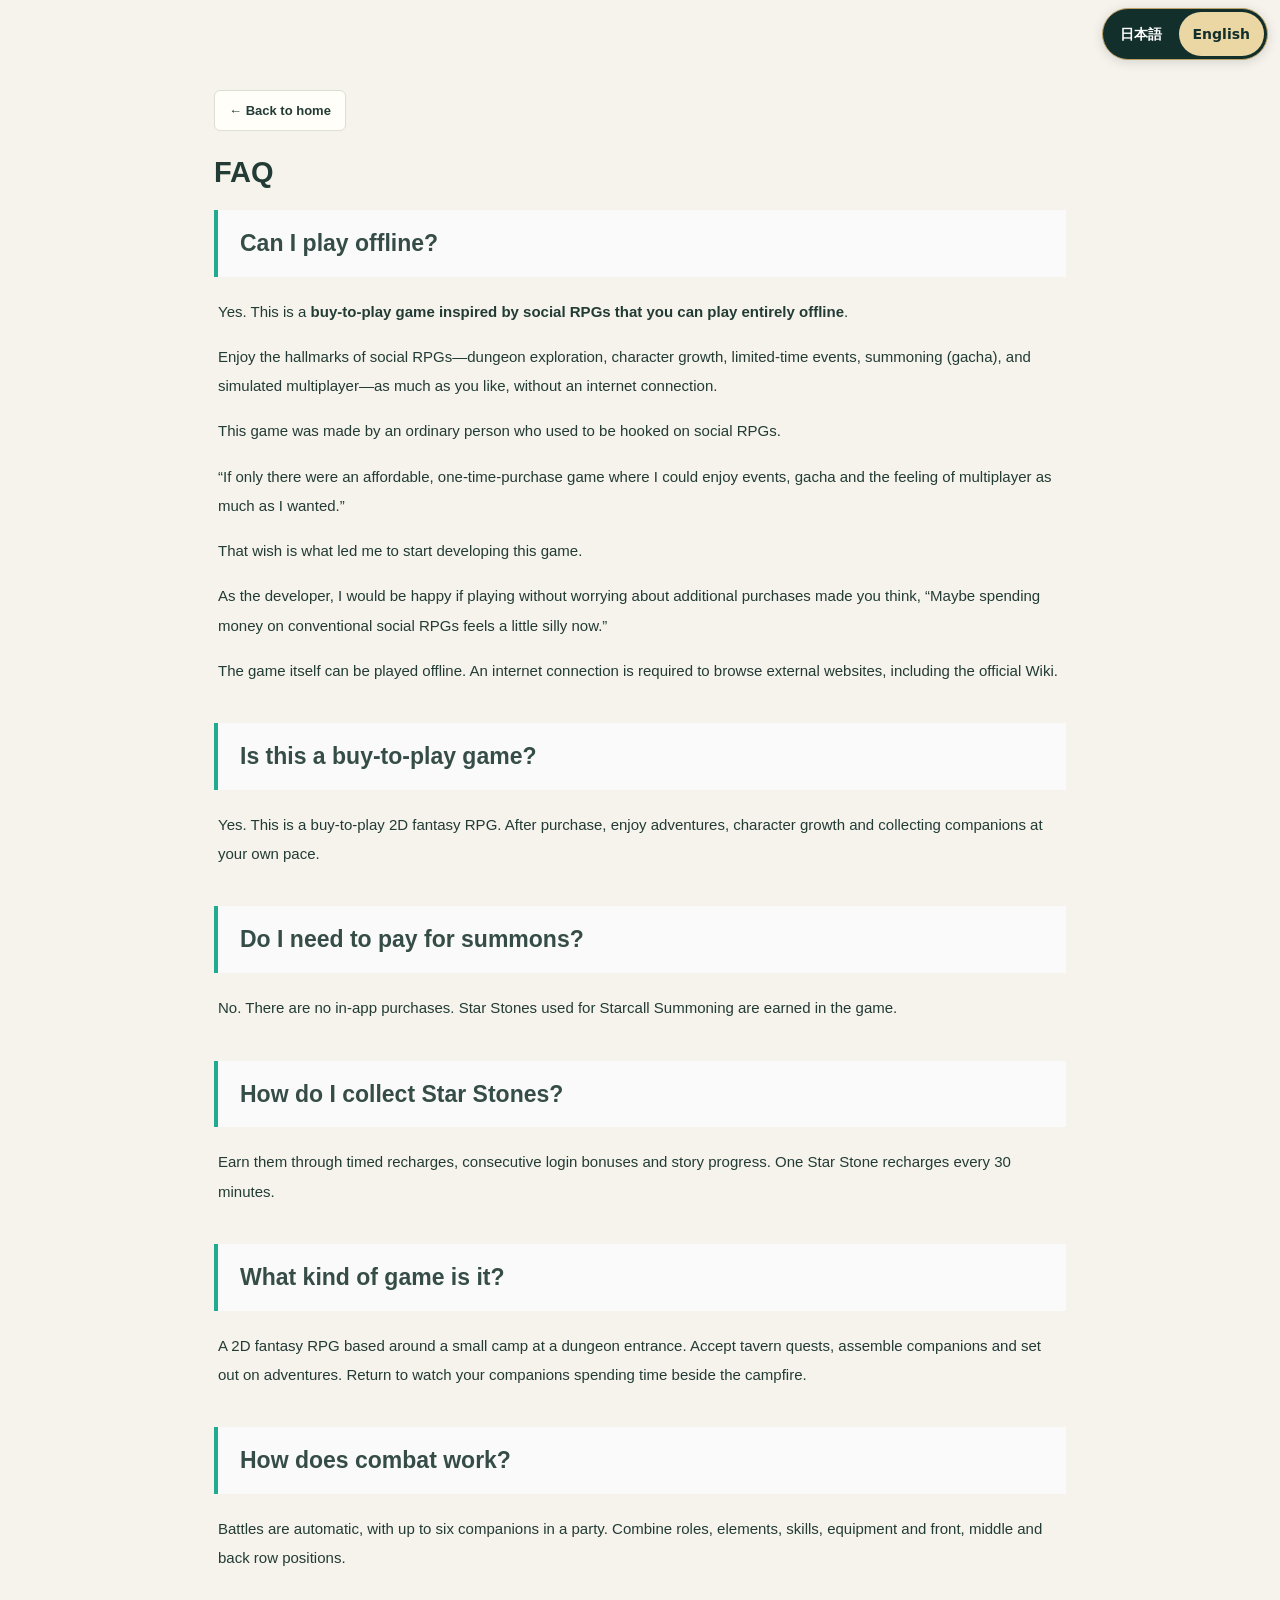
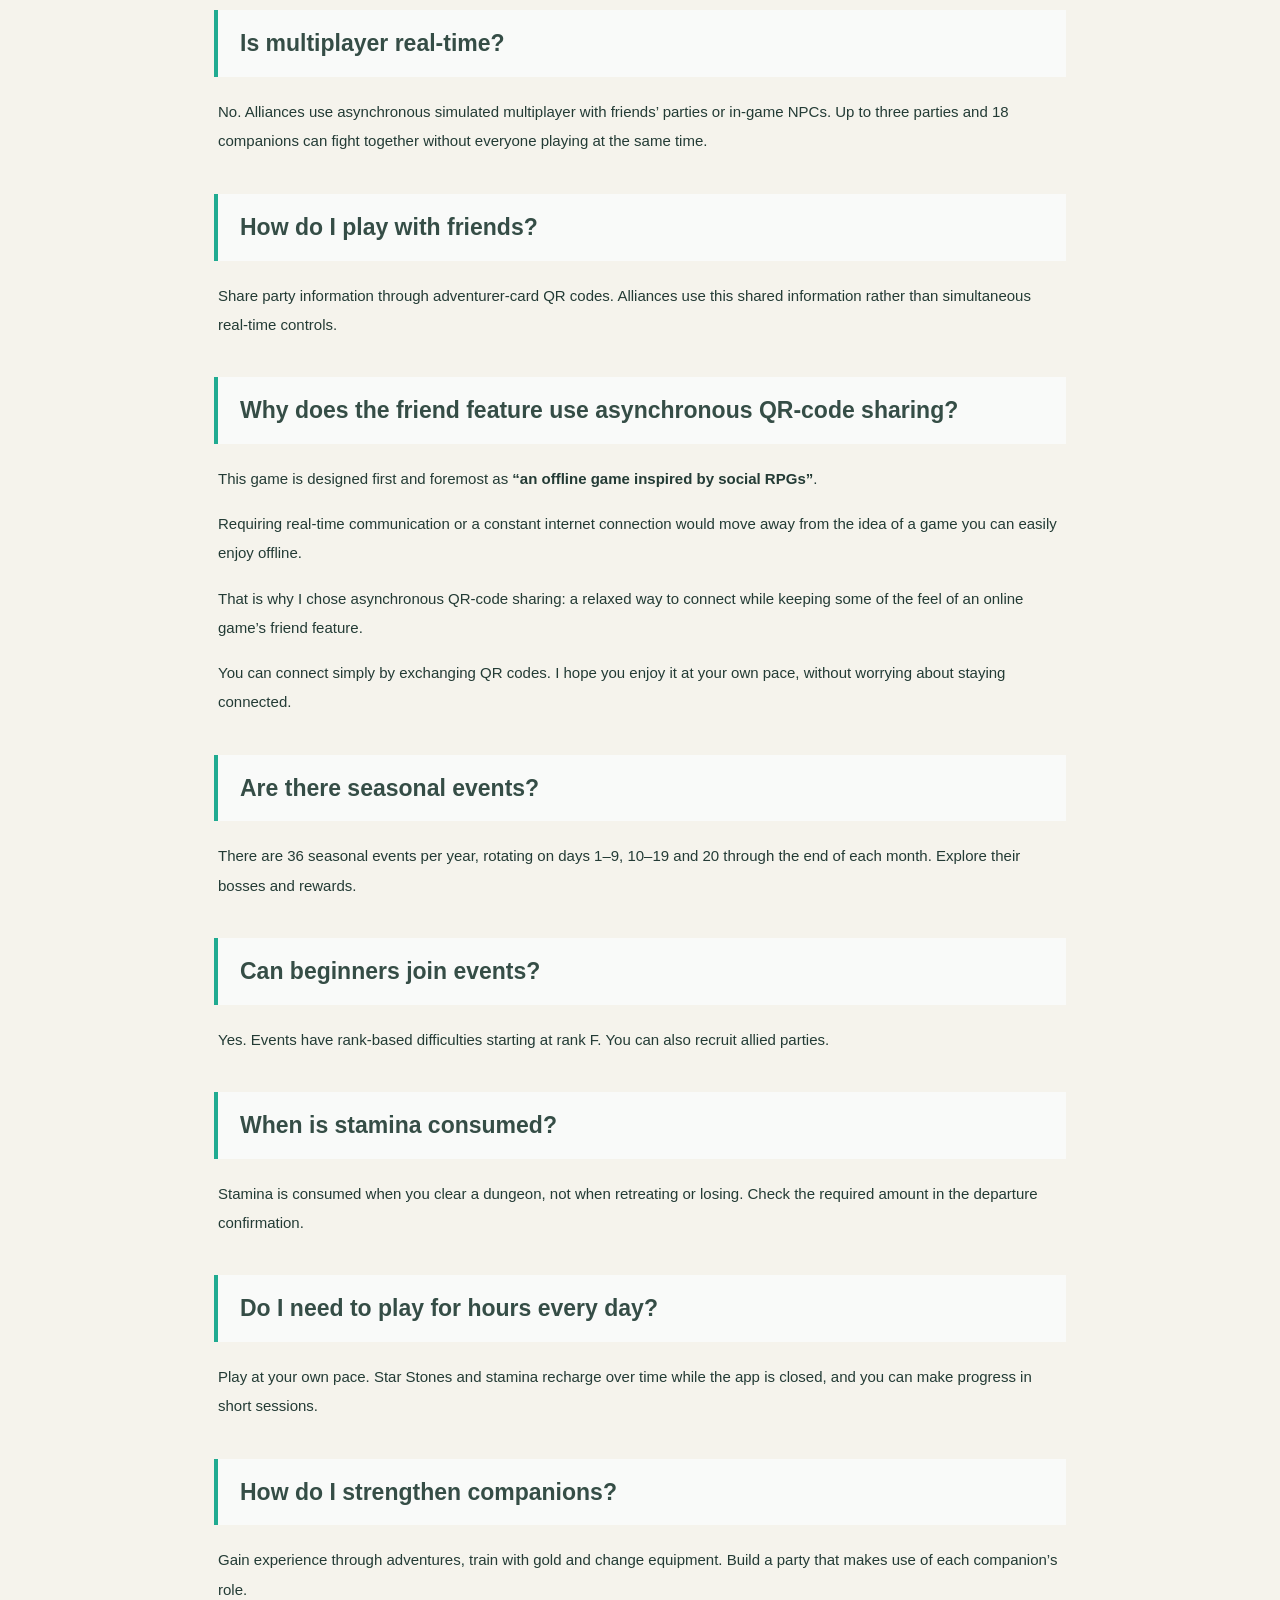
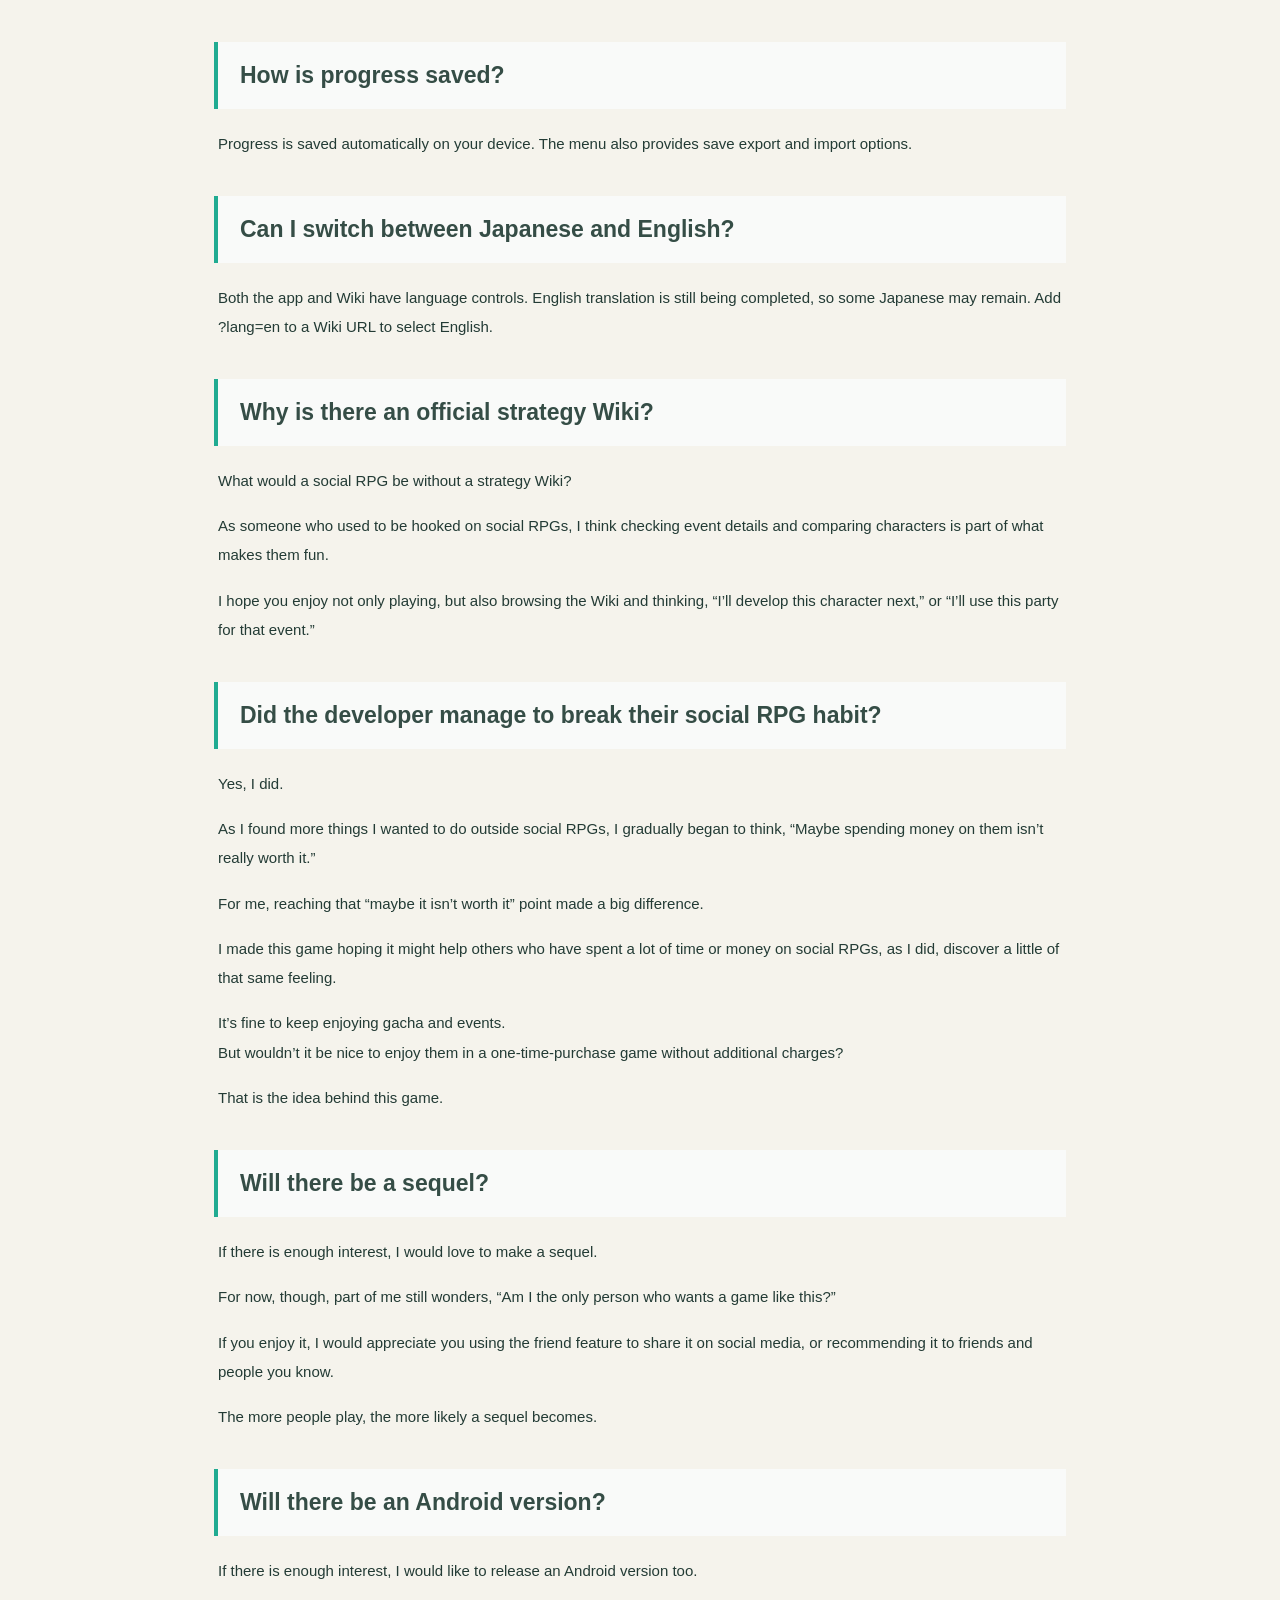
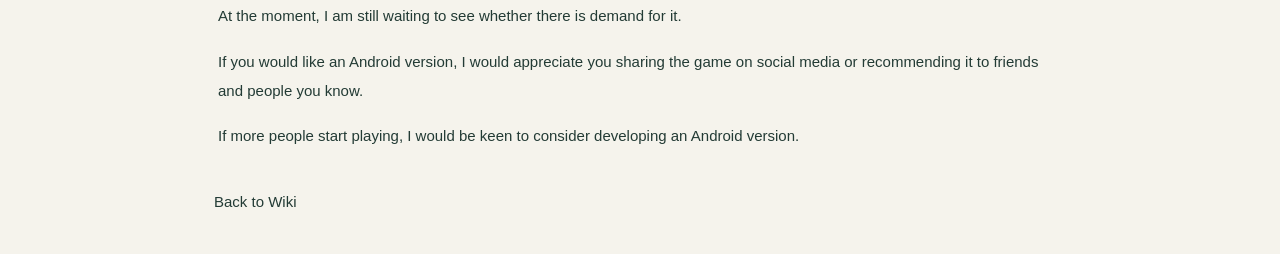
==== faq.html @ 72511602 "Translate cooldowns and effect value templates" ====
<!doctype html><html lang="ja"><head><meta charset="utf-8"><meta name="viewport" content="width=device-width, initial-scale=1"><title>買い切り・課金なし・オフラインRPGのよくある質問 | ダンジョンキャンプ</title><meta name="description" content="ダンジョンの入口でキャンプでもしようよ。の公式FAQ。買い切り、アプリ内課金なしの召喚、オフライン、共闘、季節イベント、育成、セーブについて解説。"><link rel="canonical" href="https://makiabe.github.io/dungeon-camp-wiki/faq.html"><link rel="icon" href="favicon.png"><link rel="stylesheet" href="style.css?v=59d779002b55"><script defer src="locale-en.js?v=9e97e502d805"></script><script defer src="locale.js?v=903f96ccec5c"></script></head><body><main id="main" style="max-width:900px;margin:auto;padding:24px"><nav class="faq-home"><a href="index.html#home">← <span>ホームへ戻る</span></a></nav><h1>よくある質問</h1><section class="faq-item"><h2>オフラインでも遊べますか？</h2><p>はい。本作は<strong>完全オフラインで遊べる、ソシャゲ風の買い切りゲーム</strong>です。</p><p>ダンジョン攻略、仲間の育成、期間限定イベント、召喚（ガチャ）、擬似マルチなど、ソーシャルゲームらしい要素を、インターネット接続なしで好きなだけ楽しめます。</p><p>このゲームを作ったのは、元ソシャゲ中毒者だった普通の一般人です。</p><p>「できるだけ安い買い切りゲームで、イベントやガチャ、マルチプレイっぽい楽しさを好きなだけ味わえたらいいのに」</p><p>そんな思いから開発を始めました。</p><p>追加課金を気にせず遊んで、「本物のソシャゲに課金するのがちょっとバカらしくなったかも」と思ってもらえたら、開発者としてはうれしいです。</p><p>ゲーム本編はオフラインで遊べますが、公式Wikiなどの外部Webページを閲覧する場合は、インターネット接続が必要です。</p></section><section class="faq-item"><h2>本アプリは買い切りですか？</h2><p>はい、買い切り型の2DファンタジーRPGです。購入後は、自分のペースで冒険・育成・仲間集めを楽しめます。</p></section><section class="faq-item"><h2>ガチャに課金は必要ないですか？</h2><p>はい、ゲーム内課金は一切ありません。「星灯りの召喚」に使う星の石は、ゲーム内で集められます。</p></section><section class="faq-item"><h2>星の石はどうやったら手に入るの？</h2><p>時間経過によるチャージ、連続ログインボーナス、ストーリー攻略などで集められます。星の石は30分で1個チャージされます。</p></section><section class="faq-item"><h2>どんなゲームですか？</h2><p>ダンジョンの入口の小さなキャンプを拠点に、酒場で依頼を受け、仲間を編成して冒険する2DファンタジーRPGです。冒険から帰ると、焚火のそばで仲間たちが過ごす姿を楽しめます。</p></section><section class="faq-item"><h2>戦闘はどのように進みますか？</h2><p>最大6人のパーティによるオートバトルです。ロール、属性、スキル、装備、前衛・中衛・後衛の配置を組み合わせて攻略します。</p></section><section class="faq-item"><h2>マルチプレイはリアルタイムですか？</h2><p>いいえ。フレンドやゲーム内NPCのパーティと共闘するノンリアルタイム擬似マルチです。最大3パーティ・18人で挑戦でき、相手と同じ時間に操作する必要はありません。</p></section><section class="faq-item"><h2>フレンドとはどうやって遊びますか？</h2><p>冒険者カードのQRコードでパーティ情報を共有します。共有された情報を使った共闘なので、リアルタイム通信で一緒に操作する方式ではありません。</p></section><section class="faq-item"><h2>なんでフレンド機能はQRコードを使った非同期型なんですか？</h2><p>このゲームは、あくまで<strong>「ソシャゲ風のオフラインゲーム」</strong>として作っています。</p><p>リアルタイム通信や常時インターネット接続を前提にすると、「オフラインで気軽に遊べる」というコンセプトから少し離れてしまいます。</p><p>そこで、オンラインゲームのフレンド機能っぽさを残しつつ、ゆるくつながれる仕組みとして、QRコードを使った非同期型のフレンド機能を採用しました。</p><p>QRコードを交換するだけでつながれるので、通信を気にせず、自分のペースで楽しんでもらえたらと思っています。</p></section><section class="faq-item"><h2>期間限定イベントはありますか？</h2><p>年間36種類の季節イベントがあります。毎月1〜9日、10〜19日、20日〜月末の3期間で切り替わります。イベントごとにボスや戦利品を楽しめます。</p></section><section class="faq-item"><h2>低ランクでもイベントに参加できますか？</h2><p>はい。イベントにはランク別の難易度があり、Fランクから参加できます。アライアンスで仲間のパーティを募集することもできます。</p></section><section class="faq-item"><h2>スタミナはいつ消費されますか？</h2><p>ダンジョンをクリアしたときに消費します。撤退や敗北では消費しません。出発前の確認画面で必要なスタミナを確認できます。</p></section><section class="faq-item"><h2>毎日長時間遊ばないといけませんか？</h2><p>自分のペースで遊べます。アプリを閉じている間も星の石やスタミナが時間経過で回復し、短い時間でも冒険や育成を進められます。</p></section><section class="faq-item"><h2>仲間はどうやって強くしますか？</h2><p>冒険で経験値を集めるほか、Gを使った訓練や装備の変更で強化できます。キャラクターごとの役割に合う編成も攻略のポイントです。</p></section><section class="faq-item"><h2>セーブはどうなっていますか？</h2><p>進行状況は端末に自動保存されます。メニューにはセーブデータの書き出し・読み込み機能もあります。</p></section><section class="faq-item"><h2>日本語と英語を切り替えられますか？</h2><p>アプリとWikiに言語切替があります。英語訳は整備中のため、一部に日本語が残る場合があります。WikiはURLの ?lang=en でも英語を指定できます。</p></section><section class="faq-item"><h2>なんで公式の攻略Wikiがあるんですか？</h2><p>ソシャゲといったら、やっぱり攻略Wikiでしょう。</p><p>元ソシャゲ中毒者としては、イベント情報をチェックしたり、キャラクターの性能を見比べたりする時間も、ソシャゲの醍醐味のひとつだと思っています。</p><p>ゲームを遊ぶ時間だけでなく、Wikiを眺めながら「次はこのキャラを育てよう」「このイベントはこの編成で行こう」と考えるところまで含めて楽しんでもらえたらうれしいです。</p></section><section class="faq-item"><h2>開発者本人はソシャゲ中毒から脱却できたんですか？</h2><p>はい、脱却しました。</p><p>ソシャゲ以外にやりたいことが増えて、気がついたら「ソシャゲに課金するの、ちょっともったいないかも」と思うようになっていました。</p><p>個人的には、この「もったいないかも」と思えるようになることが、かなり大きかった気がします。</p><p>このゲームも、自分と同じようにソシャゲへたくさん時間やお金を使っていた方が、少しでもそう感じるきっかけになればと思って開発しました。</p><p>ガチャやイベントを楽しみたい気持ちは、そのままでいい。<br>でも、それを追加課金なしの買い切りゲームでも楽しめたらいいよね。</p><p>そんな考えで作っています。</p></section><section class="faq-item"><h2>続編は出ますか？</h2><p>反響があれば、ぜひ続編も作りたいと思っています。</p><p>ただ、現時点では「これ、もしかして開発者本人にしか需要がないのでは……？」と少し思っていたりもします。</p><p>もし楽しんでもらえたら、フレンド機能を活用してSNSで紹介したり、お友達や知り合いにおすすめしてもらえるとうれしいです。</p><p>遊んでくれる方が増えれば、続編を作れる可能性も高くなります。</p></section><section class="faq-item"><h2>Android版は出ますか？</h2><p>反響があれば、Android版もリリースしたいと考えています。</p><p>ただ、こちらも現時点では「本当に需要があるのだろうか……」と様子を見ている段階です。</p><p>もしAndroid版を希望していただける場合は、SNSなどで作品を紹介してもらえたり、お友達や知り合いにおすすめしてもらえるとうれしいです。</p><p>遊んでくれる方が増えれば、Android版の開発も前向きに検討したいと思っています。</p></section><p><a href="index.html">Wikiへ戻る</a></p></main></body></html>
---- style.css ----
:root{--ink:#233b35;--muted:#667871;--paper:#f5f3ec;--green:#173f35;--gold:#b58439;--line:#dedfd3}*{box-sizing:border-box}body{margin:0;background:var(--paper);color:var(--ink);font:15px/1.8 -apple-system,BlinkMacSystemFont,'Hiragino Kaku Gothic ProN','Yu Gothic',sans-serif}a{color:inherit;text-decoration:none}a:hover{color:#976221}button,input,select{font:inherit}button,select{cursor:pointer}button:disabled{cursor:default}a:focus-visible,button:focus-visible,input:focus-visible,select:focus-visible{outline:3px solid #bd833a;outline-offset:3px}.top{background:#fffef9;border-bottom:1px solid var(--line);padding:20px max(24px,calc((100% - 1380px)/2));display:flex;align-items:center;gap:40px}.brand{display:flex;align-items:center;gap:12px;white-space:nowrap;font:700 23px Georgia,serif;letter-spacing:.07em}.brandmark{font-size:36px;color:var(--gold)}.brand small{display:block;font:10px/2 sans-serif;letter-spacing:.21em;color:var(--muted)}#searchform{display:flex;max-width:430px;flex:1;margin-left:auto;border:1px solid var(--line);border-radius:6px;background:#f6f6ef}input{min-width:0}#searchform input{width:100%;border:0;padding:10px 14px;background:transparent}#searchform button{border:0;background:transparent;font-size:24px;padding:0 12px}.edition{font-size:10px;line-height:1.7;letter-spacing:.12em;color:var(--muted)}.shell{display:grid;grid-template-columns:206px minmax(0,1fr);gap:40px;max-width:1380px;margin:auto;padding:32px 24px 64px}aside{border-right:1px solid var(--line);padding-right:22px}.navlabel,.eyebrow{font-size:11px;text-transform:uppercase;letter-spacing:.18em;font-weight:700;color:var(--gold)}nav{display:grid;gap:3px}nav a{display:block;padding:8px 11px;font-size:13px;border-radius:4px}nav a[aria-current]{background:var(--green);color:#fff}.aside-note{border-top:1px solid var(--line);margin-top:28px;padding-top:22px;font:16px/1.9 Georgia,serif}.aside-note span{display:block;font:11px/1.8 sans-serif;color:var(--muted);margin-top:14px}main{min-width:0}h1,h2,h3,p{margin-top:0}h1{font-size:29px;line-height:1.5;margin-bottom:15px}h2{font-size:21px;line-height:1.5}h3{font-size:17px;line-height:1.6}.muted,.note{color:var(--muted);font-size:13px}.crumb{font-size:12px;color:var(--muted);margin-bottom:19px}.hero{position:relative;border-radius:10px;overflow:hidden;background:#143c35;min-height:330px;color:white;display:flex;align-items:end}.hero>img{position:absolute;width:100%;height:100%;object-fit:cover}.hero:after{content:'';position:absolute;inset:0;background:linear-gradient(90deg,rgba(6,24,26,.91),rgba(8,24,28,.52) 60%,rgba(8,24,28,.07))}.hero-copy{position:relative;z-index:1;max-width:610px;padding:35px}.hero h1{font-size:34px;letter-spacing:.05em}.hero p{color:#e3eadd;font-size:14px}.hero .eyebrow{color:#f4ce80}.button{display:inline-block;background:var(--green);color:white;padding:10px 20px;border:0;border-radius:5px;font-size:13px;font-weight:600}.button:hover{background:#285749;color:white}.hero .button{background:#f1d79a;color:#213c32}.section-title{display:flex;align-items:baseline;justify-content:space-between;gap:15px;margin:30px 0 15px;border-bottom:1px solid var(--line);padding-bottom:9px}.section-title h2{margin:0}.section-title a{font-size:12px;color:var(--muted)}.today{display:grid;grid-template-columns:repeat(3,1fr);background:#fffef9;border:1px solid var(--line);border-radius:7px;margin:20px 0;padding:15px 0}.today>div{padding:0 20px;border-right:1px solid var(--line)}.today>div:last-child{border:0}.today small{display:block;color:var(--muted);font-size:11px}.today b{display:block;font-size:14px}.grid{display:grid;grid-template-columns:repeat(auto-fill,minmax(190px,1fr));gap:16px}.grid.wide{grid-template-columns:repeat(auto-fill,minmax(265px,1fr))}.card{background:#fffef9;border:1px solid var(--line);border-radius:7px;overflow:hidden;transition:transform .15s,border-color .15s;min-width:0}.card:hover{transform:translateY(-2px);border-color:#a1ad98}.card-body{padding:17px}.card h3{margin:0 0 8px}.card p{font-size:13px;color:var(--muted);margin:7px 0}.card-image{display:block;width:100%;aspect-ratio:16/9;object-fit:cover}.badge{display:inline-block;border:1px solid #d4daca;background:#f2f4e9;border-radius:3px;padding:1px 7px;font-size:10px;letter-spacing:.04em;margin:0 4px 5px 0}.badge.live{background:#214c3f;color:white;border-color:#214c3f}.stars{color:#ae7b2b;letter-spacing:.08em}.portrait{display:block;width:192px;height:192px;background-image:url('portraits.webp?v=75a51ea0e859');background-size:2304px 2304px;flex-shrink:0;margin:auto;image-rendering:auto}.portrait-wrap{background:radial-gradient(ellipse at 50% 90%,#d5dfcc,transparent 62%),linear-gradient(#edf1e6,#faf8f0);border-bottom:1px solid #e5e7db;position:relative}.portrait-wrap:after{content:'';position:absolute;bottom:8px;width:50%;height:1px;background:#c8d1bb;left:25%}.character-card .card-body{text-align:center}.character-card h3{margin-bottom:3px}.filterbar{display:flex;flex-wrap:wrap;gap:10px;padding:15px;background:#eceee4;border:1px solid var(--line);border-radius:7px;margin:20px 0}.filterbar input,.filterbar select{border:1px solid #cdd4c5;border-radius:4px;padding:8px 10px;background:white;max-width:100%}.filterbar input{flex:1;min-width:160px}.count{font-size:12px;color:var(--muted);margin:8px 0 15px}.detail-hero{background:#fffef9;display:grid;grid-template-columns:260px minmax(0,1fr);border:1px solid var(--line);border-radius:8px;overflow:hidden;margin-bottom:24px}.detail-hero .portrait-wrap{display:flex;align-items:center;justify-content:center}.detail-hero .portrait{transform:scale(1.2)}.detail-hero .body{padding:30px}.panel{background:#fffef9;border:1px solid var(--line);border-radius:7px;padding:22px;margin:18px 0}.panel h3{margin-bottom:8px}.stat-grid{display:grid;grid-template-columns:repeat(3,1fr);gap:10px;margin:18px 0}.stat{background:#eff1e8;padding:12px;border-radius:5px}.stat small{display:block;color:var(--muted)}.stat b{font-size:20px}.art-full{width:100%;display:block;border-radius:8px;aspect-ratio:16/9;object-fit:cover}.table-wrap{overflow:auto;border:1px solid var(--line);border-radius:6px;margin:15px 0}table{border-collapse:collapse;width:100%;background:#fffef9;font-size:13px;text-align:left}th{background:#e9eee1;white-space:nowrap}td,th{padding:11px 14px;border-bottom:1px solid var(--line)}td a{color:#366857;text-decoration:underline;text-underline-offset:3px}tr:last-child td{border-bottom:0}.prose{max-width:820px}.prose p{line-height:2}.prose li{margin:10px 0}.split{display:grid;grid-template-columns:1fr 1fr;gap:20px}.linklist{display:grid;gap:9px}.linklist a{display:block;background:#fffef9;border:1px solid var(--line);border-radius:5px;padding:12px 16px}.linklist a:after{content:' →';float:right;color:var(--gold)}.empty{padding:40px;text-align:center;background:white;border:1px dashed var(--line)}footer{border-top:1px solid var(--line);padding:25px;text-align:center;color:var(--muted);font-size:12px}footer span{display:block;margin:6px}.sr{position:absolute;width:1px;height:1px;overflow:hidden;clip-path:inset(50%)}.skip{position:fixed;top:-100px}.skip:focus{top:0;background:white;z-index:10;padding:10px}.highlight{border-left:4px solid var(--gold);background:#f0ead8;padding:14px 18px;margin:18px 0}.tiny{font-size:11px}.element-Fire{color:#b84834}.element-Water{color:#237ca0}.element-Wind{color:#498459}.element-Light{color:#ae8226}.element-Dark{color:#7c599a}.month{font:600 12px sans-serif;color:var(--gold)}
@media(max-width:850px){.top{padding:16px 20px;gap:15px;flex-wrap:wrap}.brand{font-size:19px}.edition{display:none}#searchform{max-width:none}.shell{grid-template-columns:minmax(0,1fr);padding:15px 18px 40px;gap:20px}aside{padding:0;border:0;min-width:0}nav{display:flex;overflow:auto;padding-bottom:8px}nav a{white-space:nowrap;background:#e9ede2}.navlabel,.aside-note{display:none}.hero{min-height:310px}.hero-copy{padding:25px}.hero h1{font-size:28px}.grid{grid-template-columns:repeat(auto-fill,minmax(155px,1fr))}.portrait{transform:scale(.85);margin-top:-10px;margin-bottom:-10px}.portrait-wrap{overflow:hidden}.today{grid-template-columns:1fr}.today>div{border:0;padding:8px 18px}.split{grid-template-columns:1fr}.detail-hero{grid-template-columns:1fr}.detail-hero .portrait-wrap{min-height:220px}.detail-hero .body{padding:20px}h1{font-size:25px}.hero:after{background:linear-gradient(90deg,#081d20e8,#081d2077)}.filterbar select{flex:1}.top #searchform{flex-basis:100%}.stat-grid{gap:6px}.stat b{font-size:17px}}@media(prefers-reduced-motion:reduce){*{transition:none!important}}

/* Keep language selection reachable on every page, including narrow screens. */
.language-switch{position:fixed;top:max(.5rem,env(safe-area-inset-top));right:max(.75rem,env(safe-area-inset-right));z-index:1000;display:flex;background:#122f2b;border:1px solid #bca167;border-radius:999px;padding:3px;box-shadow:0 2px 12px #0002}
.language-switch a{display:flex;align-items:center;justify-content:center;min-height:44px;padding:0 14px;color:#fff;text-decoration:none;font:600 .875rem/1.2 system-ui;border-radius:999px}
.language-switch a[aria-current=true]{background:#ead7a4;color:#122f2b}.language-switch a:focus-visible{outline:3px solid #f1bc45;outline-offset:2px}
body{padding-top:66px}html{scroll-padding-top:76px}html[lang=en] .brand{line-height:1.3}html[lang=en] h1{overflow-wrap:anywhere}
@media(max-width:480px){.language-switch{right:.5rem}.language-switch a{padding:0 12px}}

/* FAQ: separate questions from long-form answers. */
.faq-item{margin:0 0 38px}
.faq-item>h2{margin:0 0 20px;padding:15px 22px;border:0;border-left:4px solid #20ab91;background:#f9faf9;color:#354d46;font-size:clamp(18px,2vw,23px);font-weight:700;line-height:1.6;overflow-wrap:anywhere}
.faq-item>p{margin:0 0 16px;padding:0 4px;line-height:1.95;overflow-wrap:anywhere}
.faq-item>p:last-child{margin-bottom:0}
@media(max-width:600px){.faq-item{margin-bottom:30px}.faq-item>h2{padding:12px 15px;margin-bottom:16px}.faq-item>p{padding:0 2px}}

.faq-home{display:block;margin:0 0 20px}.faq-home a{display:inline-block;padding:8px 14px;border:1px solid var(--line);border-radius:6px;background:#fffef9;font-weight:600}
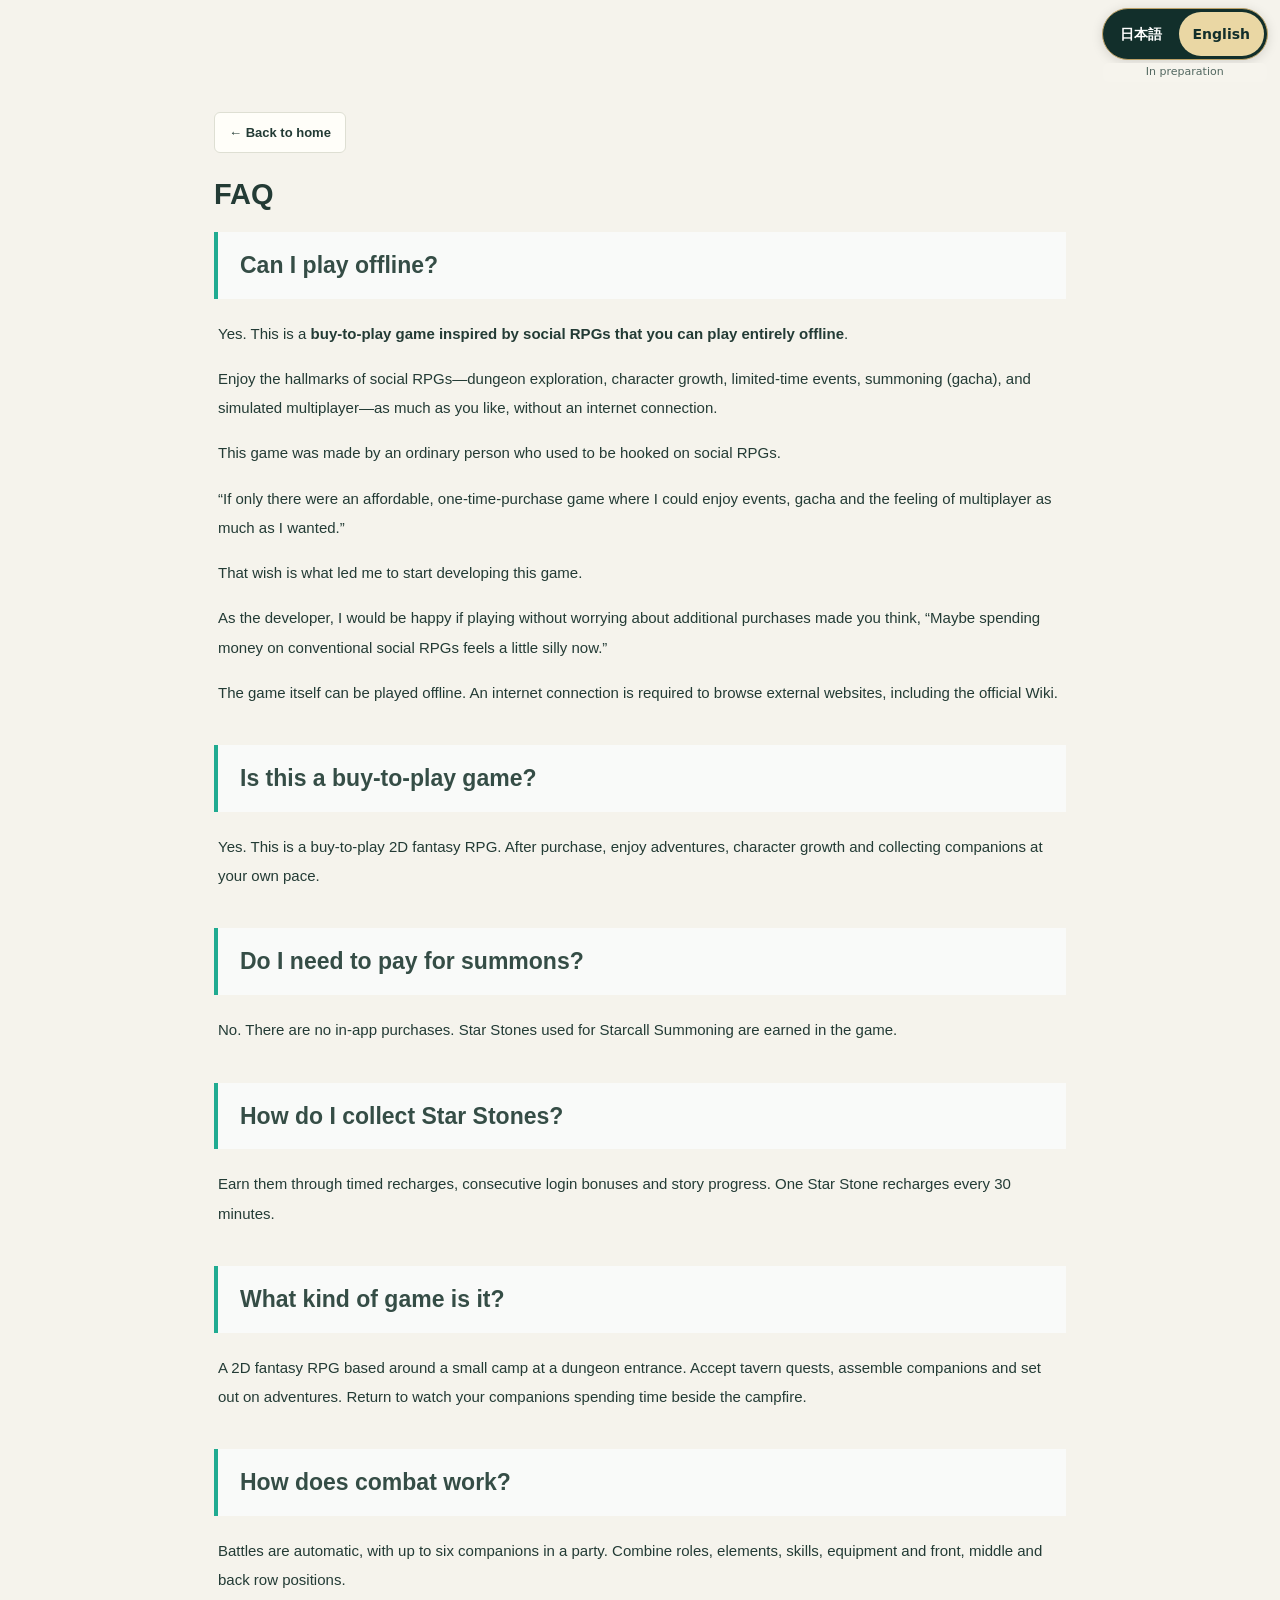
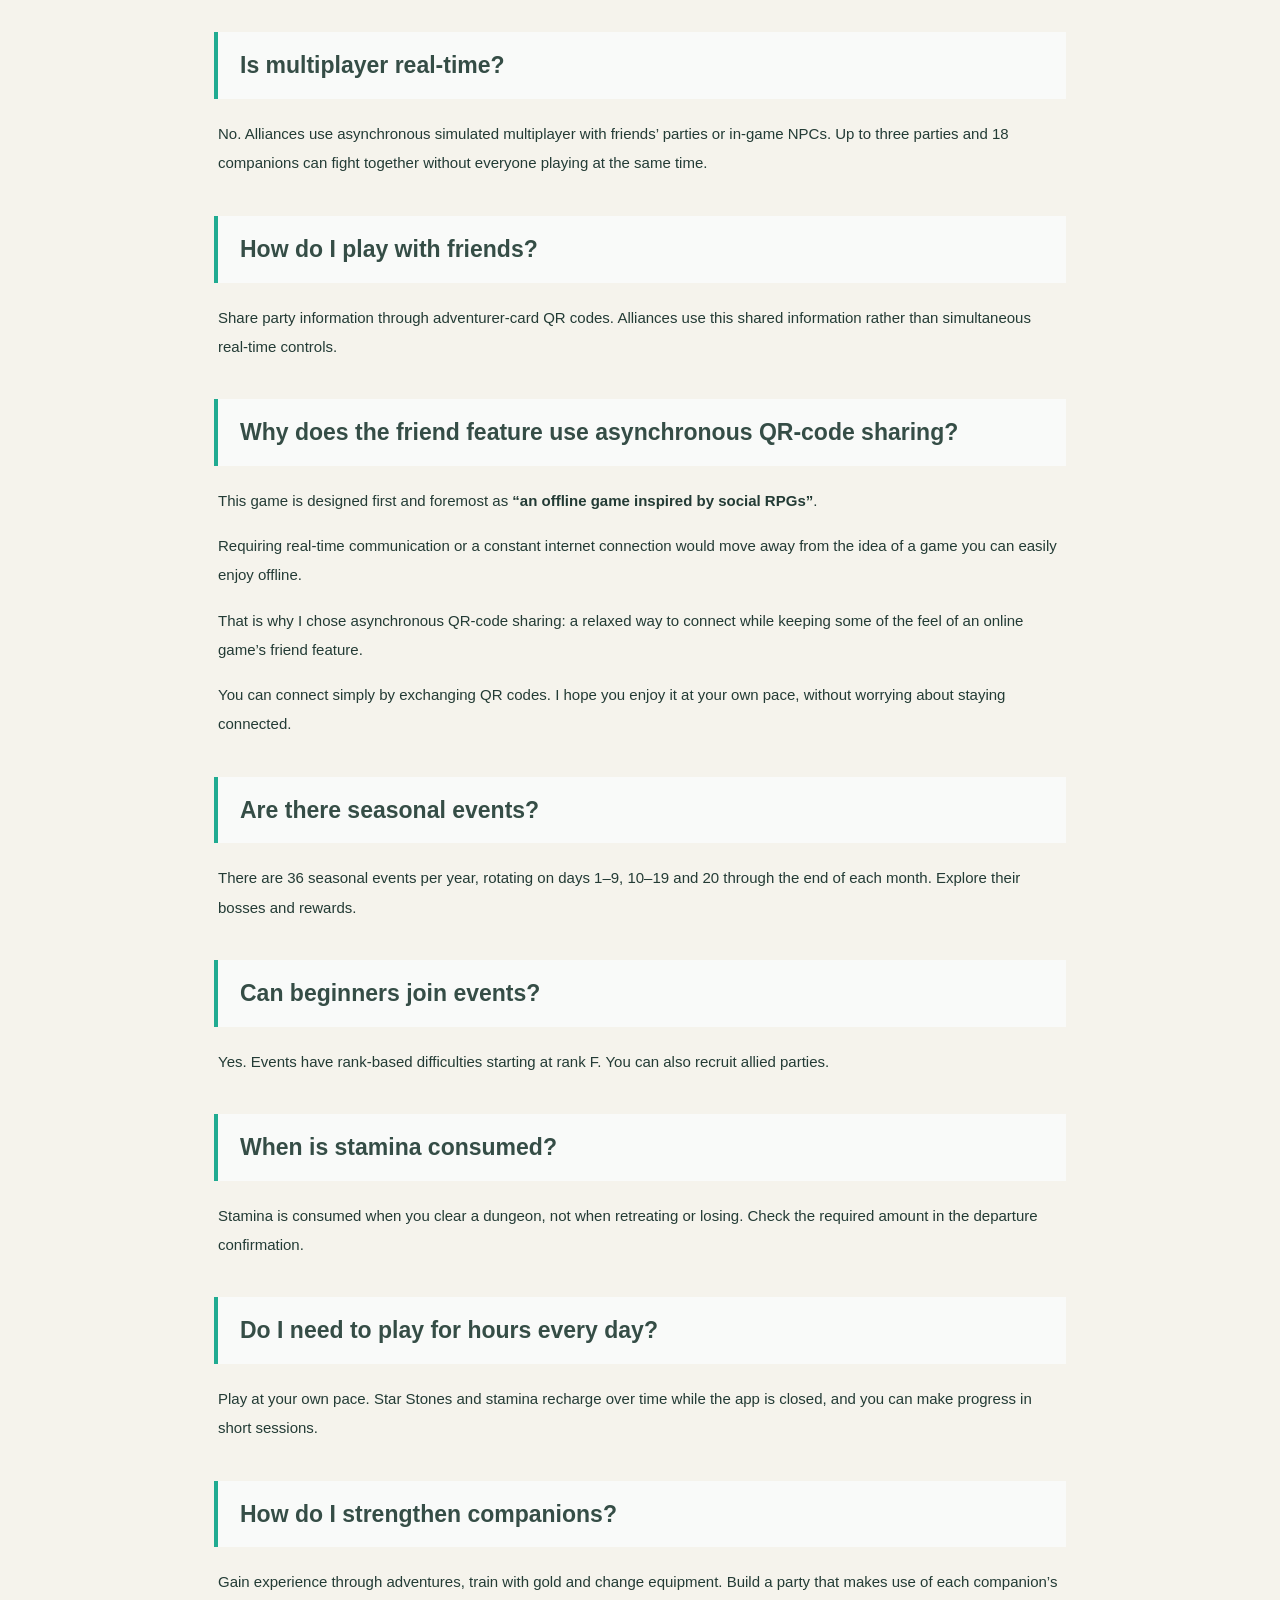
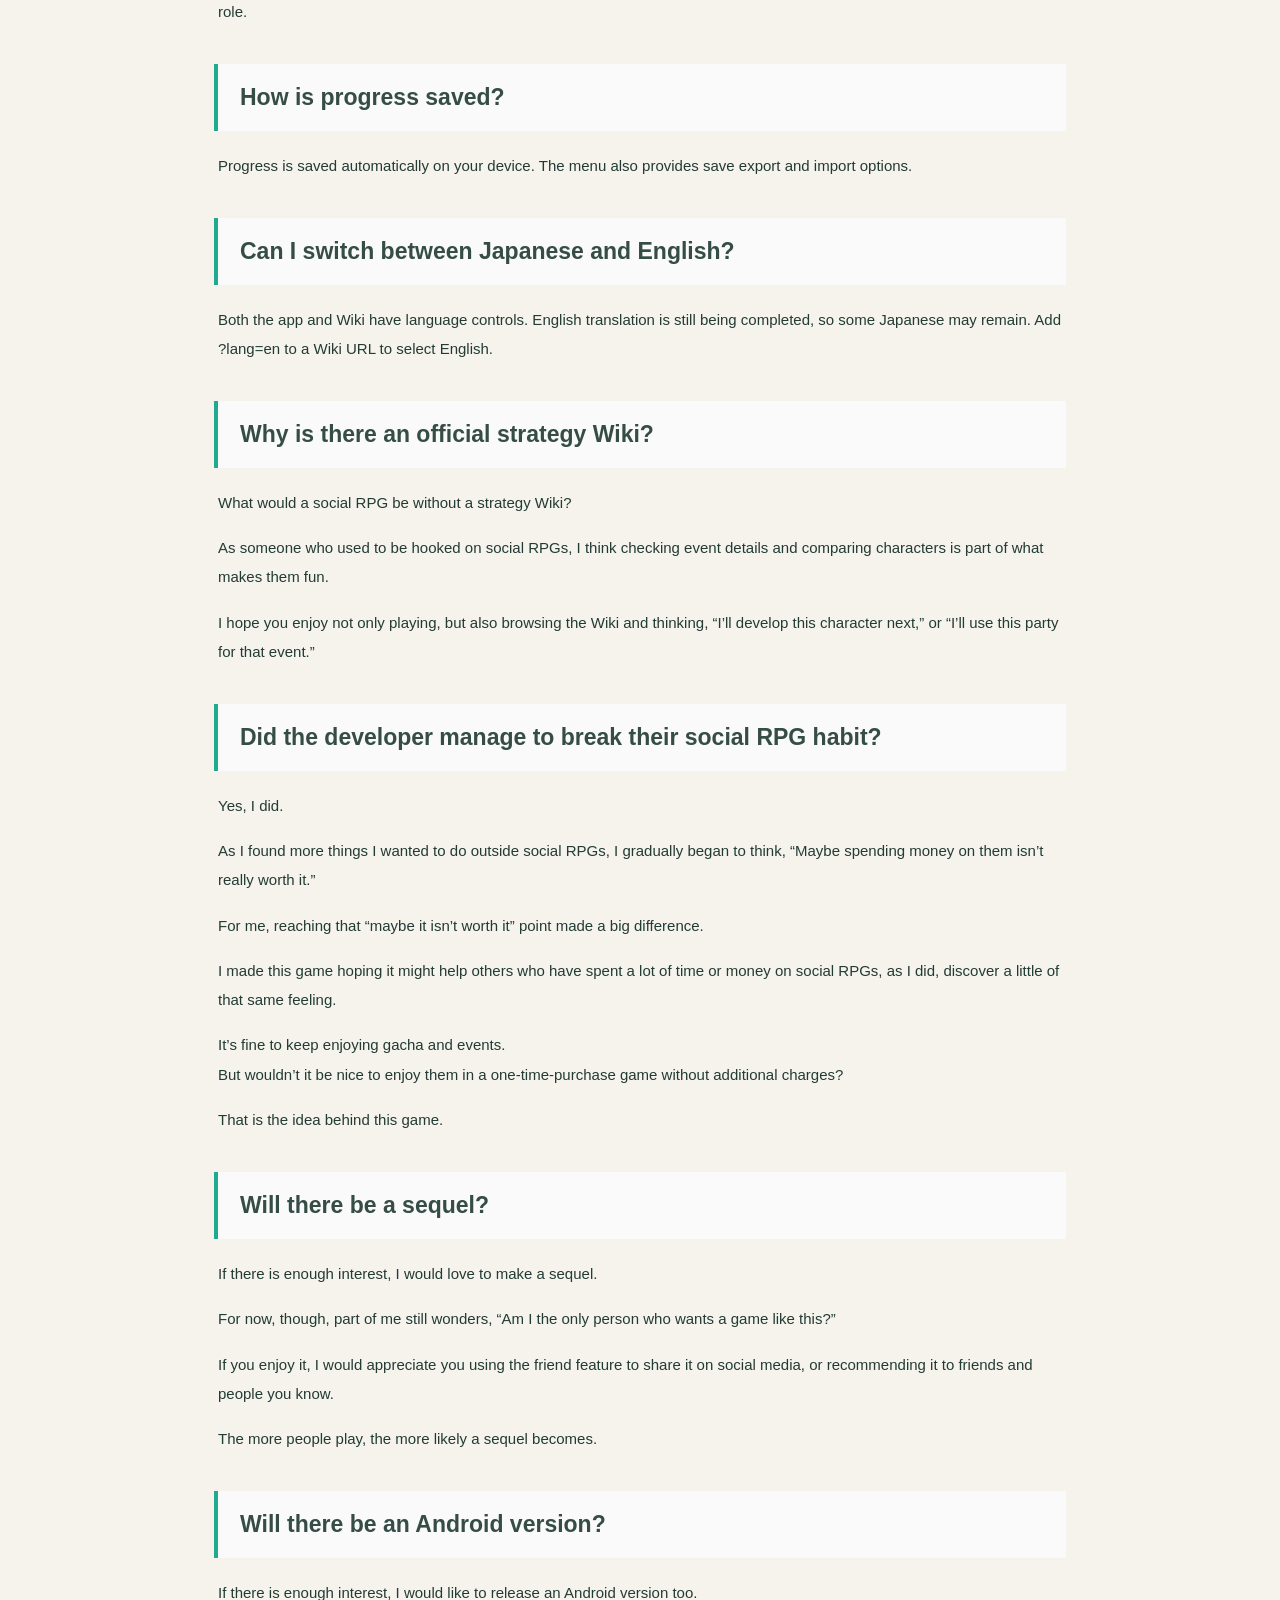
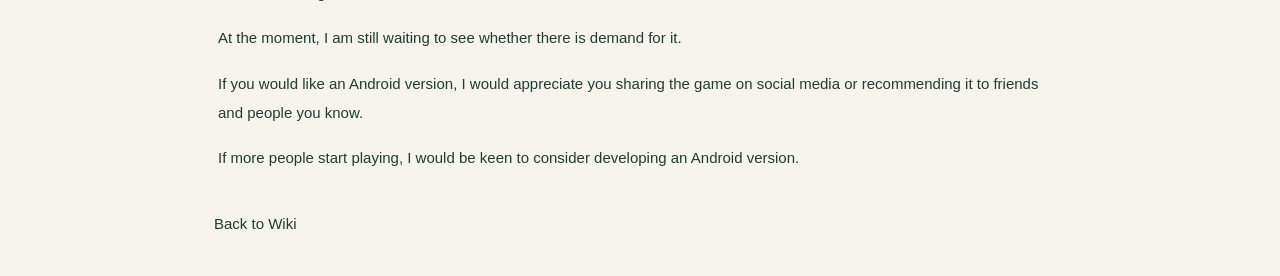
==== commit 0fd599d1: "Label translation in preparation and refine summoning introduction" ====
--- a/faq.html
+++ b/faq.html
@@ -1 +1 @@
-<!doctype html><html lang="ja"><head><meta charset="utf-8"><meta name="viewport" content="width=device-width, initial-scale=1"><title>買い切り・課金なし・オフラインRPGのよくある質問 | ダンジョンキャンプ</title><meta name="description" content="ダンジョンの入口でキャンプでもしようよ。の公式FAQ。買い切り、アプリ内課金なしの召喚、オフライン、共闘、季節イベント、育成、セーブについて解説。"><link rel="canonical" href="https://makiabe.github.io/dungeon-camp-wiki/faq.html"><link rel="icon" href="favicon.png"><link rel="stylesheet" href="style.css?v=59d779002b55"><script defer src="locale-en.js?v=9e97e502d805"></script><script defer src="locale.js?v=903f96ccec5c"></script></head><body><main id="main" style="max-width:900px;margin:auto;padding:24px"><nav class="faq-home"><a href="index.html#home">← <span>ホームへ戻る</span></a></nav><h1>よくある質問</h1><section class="faq-item"><h2>オフラインでも遊べますか？</h2><p>はい。本作は<strong>完全オフラインで遊べる、ソシャゲ風の買い切りゲーム</strong>です。</p><p>ダンジョン攻略、仲間の育成、期間限定イベント、召喚（ガチャ）、擬似マルチなど、ソーシャルゲームらしい要素を、インターネット接続なしで好きなだけ楽しめます。</p><p>このゲームを作ったのは、元ソシャゲ中毒者だった普通の一般人です。</p><p>「できるだけ安い買い切りゲームで、イベントやガチャ、マルチプレイっぽい楽しさを好きなだけ味わえたらいいのに」</p><p>そんな思いから開発を始めました。</p><p>追加課金を気にせず遊んで、「本物のソシャゲに課金するのがちょっとバカらしくなったかも」と思ってもらえたら、開発者としてはうれしいです。</p><p>ゲーム本編はオフラインで遊べますが、公式Wikiなどの外部Webページを閲覧する場合は、インターネット接続が必要です。</p></section><section class="faq-item"><h2>本アプリは買い切りですか？</h2><p>はい、買い切り型の2DファンタジーRPGです。購入後は、自分のペースで冒険・育成・仲間集めを楽しめます。</p></section><section class="faq-item"><h2>ガチャに課金は必要ないですか？</h2><p>はい、ゲーム内課金は一切ありません。「星灯りの召喚」に使う星の石は、ゲーム内で集められます。</p></section><section class="faq-item"><h2>星の石はどうやったら手に入るの？</h2><p>時間経過によるチャージ、連続ログインボーナス、ストーリー攻略などで集められます。星の石は30分で1個チャージされます。</p></section><section class="faq-item"><h2>どんなゲームですか？</h2><p>ダンジョンの入口の小さなキャンプを拠点に、酒場で依頼を受け、仲間を編成して冒険する2DファンタジーRPGです。冒険から帰ると、焚火のそばで仲間たちが過ごす姿を楽しめます。</p></section><section class="faq-item"><h2>戦闘はどのように進みますか？</h2><p>最大6人のパーティによるオートバトルです。ロール、属性、スキル、装備、前衛・中衛・後衛の配置を組み合わせて攻略します。</p></section><section class="faq-item"><h2>マルチプレイはリアルタイムですか？</h2><p>いいえ。フレンドやゲーム内NPCのパーティと共闘するノンリアルタイム擬似マルチです。最大3パーティ・18人で挑戦でき、相手と同じ時間に操作する必要はありません。</p></section><section class="faq-item"><h2>フレンドとはどうやって遊びますか？</h2><p>冒険者カードのQRコードでパーティ情報を共有します。共有された情報を使った共闘なので、リアルタイム通信で一緒に操作する方式ではありません。</p></section><section class="faq-item"><h2>なんでフレンド機能はQRコードを使った非同期型なんですか？</h2><p>このゲームは、あくまで<strong>「ソシャゲ風のオフラインゲーム」</strong>として作っています。</p><p>リアルタイム通信や常時インターネット接続を前提にすると、「オフラインで気軽に遊べる」というコンセプトから少し離れてしまいます。</p><p>そこで、オンラインゲームのフレンド機能っぽさを残しつつ、ゆるくつながれる仕組みとして、QRコードを使った非同期型のフレンド機能を採用しました。</p><p>QRコードを交換するだけでつながれるので、通信を気にせず、自分のペースで楽しんでもらえたらと思っています。</p></section><section class="faq-item"><h2>期間限定イベントはありますか？</h2><p>年間36種類の季節イベントがあります。毎月1〜9日、10〜19日、20日〜月末の3期間で切り替わります。イベントごとにボスや戦利品を楽しめます。</p></section><section class="faq-item"><h2>低ランクでもイベントに参加できますか？</h2><p>はい。イベントにはランク別の難易度があり、Fランクから参加できます。アライアンスで仲間のパーティを募集することもできます。</p></section><section class="faq-item"><h2>スタミナはいつ消費されますか？</h2><p>ダンジョンをクリアしたときに消費します。撤退や敗北では消費しません。出発前の確認画面で必要なスタミナを確認できます。</p></section><section class="faq-item"><h2>毎日長時間遊ばないといけませんか？</h2><p>自分のペースで遊べます。アプリを閉じている間も星の石やスタミナが時間経過で回復し、短い時間でも冒険や育成を進められます。</p></section><section class="faq-item"><h2>仲間はどうやって強くしますか？</h2><p>冒険で経験値を集めるほか、Gを使った訓練や装備の変更で強化できます。キャラクターごとの役割に合う編成も攻略のポイントです。</p></section><section class="faq-item"><h2>セーブはどうなっていますか？</h2><p>進行状況は端末に自動保存されます。メニューにはセーブデータの書き出し・読み込み機能もあります。</p></section><section class="faq-item"><h2>日本語と英語を切り替えられますか？</h2><p>アプリとWikiに言語切替があります。英語訳は整備中のため、一部に日本語が残る場合があります。WikiはURLの ?lang=en でも英語を指定できます。</p></section><section class="faq-item"><h2>なんで公式の攻略Wikiがあるんですか？</h2><p>ソシャゲといったら、やっぱり攻略Wikiでしょう。</p><p>元ソシャゲ中毒者としては、イベント情報をチェックしたり、キャラクターの性能を見比べたりする時間も、ソシャゲの醍醐味のひとつだと思っています。</p><p>ゲームを遊ぶ時間だけでなく、Wikiを眺めながら「次はこのキャラを育てよう」「このイベントはこの編成で行こう」と考えるところまで含めて楽しんでもらえたらうれしいです。</p></section><section class="faq-item"><h2>開発者本人はソシャゲ中毒から脱却できたんですか？</h2><p>はい、脱却しました。</p><p>ソシャゲ以外にやりたいことが増えて、気がついたら「ソシャゲに課金するの、ちょっともったいないかも」と思うようになっていました。</p><p>個人的には、この「もったいないかも」と思えるようになることが、かなり大きかった気がします。</p><p>このゲームも、自分と同じようにソシャゲへたくさん時間やお金を使っていた方が、少しでもそう感じるきっかけになればと思って開発しました。</p><p>ガチャやイベントを楽しみたい気持ちは、そのままでいい。<br>でも、それを追加課金なしの買い切りゲームでも楽しめたらいいよね。</p><p>そんな考えで作っています。</p></section><section class="faq-item"><h2>続編は出ますか？</h2><p>反響があれば、ぜひ続編も作りたいと思っています。</p><p>ただ、現時点では「これ、もしかして開発者本人にしか需要がないのでは……？」と少し思っていたりもします。</p><p>もし楽しんでもらえたら、フレンド機能を活用してSNSで紹介したり、お友達や知り合いにおすすめしてもらえるとうれしいです。</p><p>遊んでくれる方が増えれば、続編を作れる可能性も高くなります。</p></section><section class="faq-item"><h2>Android版は出ますか？</h2><p>反響があれば、Android版もリリースしたいと考えています。</p><p>ただ、こちらも現時点では「本当に需要があるのだろうか……」と様子を見ている段階です。</p><p>もしAndroid版を希望していただける場合は、SNSなどで作品を紹介してもらえたり、お友達や知り合いにおすすめしてもらえるとうれしいです。</p><p>遊んでくれる方が増えれば、Android版の開発も前向きに検討したいと思っています。</p></section><p><a href="index.html">Wikiへ戻る</a></p></main></body></html>+<!doctype html><html lang="ja"><head><meta charset="utf-8"><meta name="viewport" content="width=device-width, initial-scale=1"><title>買い切り・課金なし・オフラインRPGのよくある質問 | ダンジョンキャンプ</title><meta name="description" content="ダンジョンの入口でキャンプでもしようよ。の公式FAQ。買い切り、アプリ内課金なしの召喚、オフライン、共闘、季節イベント、育成、セーブについて解説。"><link rel="canonical" href="https://makiabe.github.io/dungeon-camp-wiki/faq.html"><link rel="icon" href="favicon.png"><link rel="stylesheet" href="style.css?v=c6127534924e"><script defer src="locale-en.js?v=a59aa7b4fcc3"></script><script defer src="locale.js?v=069a8520a526"></script></head><body><main id="main" style="max-width:900px;margin:auto;padding:24px"><nav class="faq-home"><a href="index.html#home">← <span>ホームへ戻る</span></a></nav><h1>よくある質問</h1><section class="faq-item"><h2>オフラインでも遊べますか？</h2><p>はい。本作は<strong>完全オフラインで遊べる、ソシャゲ風の買い切りゲーム</strong>です。</p><p>ダンジョン攻略、仲間の育成、期間限定イベント、召喚（ガチャ）、擬似マルチなど、ソーシャルゲームらしい要素を、インターネット接続なしで好きなだけ楽しめます。</p><p>このゲームを作ったのは、元ソシャゲ中毒者だった普通の一般人です。</p><p>「できるだけ安い買い切りゲームで、イベントやガチャ、マルチプレイっぽい楽しさを好きなだけ味わえたらいいのに」</p><p>そんな思いから開発を始めました。</p><p>追加課金を気にせず遊んで、「本物のソシャゲに課金するのがちょっとバカらしくなったかも」と思ってもらえたら、開発者としてはうれしいです。</p><p>ゲーム本編はオフラインで遊べますが、公式Wikiなどの外部Webページを閲覧する場合は、インターネット接続が必要です。</p></section><section class="faq-item"><h2>本アプリは買い切りですか？</h2><p>はい、買い切り型の2DファンタジーRPGです。購入後は、自分のペースで冒険・育成・仲間集めを楽しめます。</p></section><section class="faq-item"><h2>ガチャに課金は必要ないですか？</h2><p>はい、ゲーム内課金は一切ありません。「星灯りの召喚」に使う星の石は、ゲーム内で集められます。</p></section><section class="faq-item"><h2>星の石はどうやったら手に入るの？</h2><p>時間経過によるチャージ、連続ログインボーナス、ストーリー攻略などで集められます。星の石は30分で1個チャージされます。</p></section><section class="faq-item"><h2>どんなゲームですか？</h2><p>ダンジョンの入口の小さなキャンプを拠点に、酒場で依頼を受け、仲間を編成して冒険する2DファンタジーRPGです。冒険から帰ると、焚火のそばで仲間たちが過ごす姿を楽しめます。</p></section><section class="faq-item"><h2>戦闘はどのように進みますか？</h2><p>最大6人のパーティによるオートバトルです。ロール、属性、スキル、装備、前衛・中衛・後衛の配置を組み合わせて攻略します。</p></section><section class="faq-item"><h2>マルチプレイはリアルタイムですか？</h2><p>いいえ。フレンドやゲーム内NPCのパーティと共闘するノンリアルタイム擬似マルチです。最大3パーティ・18人で挑戦でき、相手と同じ時間に操作する必要はありません。</p></section><section class="faq-item"><h2>フレンドとはどうやって遊びますか？</h2><p>冒険者カードのQRコードでパーティ情報を共有します。共有された情報を使った共闘なので、リアルタイム通信で一緒に操作する方式ではありません。</p></section><section class="faq-item"><h2>なんでフレンド機能はQRコードを使った非同期型なんですか？</h2><p>このゲームは、あくまで<strong>「ソシャゲ風のオフラインゲーム」</strong>として作っています。</p><p>リアルタイム通信や常時インターネット接続を前提にすると、「オフラインで気軽に遊べる」というコンセプトから少し離れてしまいます。</p><p>そこで、オンラインゲームのフレンド機能っぽさを残しつつ、ゆるくつながれる仕組みとして、QRコードを使った非同期型のフレンド機能を採用しました。</p><p>QRコードを交換するだけでつながれるので、通信を気にせず、自分のペースで楽しんでもらえたらと思っています。</p></section><section class="faq-item"><h2>期間限定イベントはありますか？</h2><p>年間36種類の季節イベントがあります。毎月1〜9日、10〜19日、20日〜月末の3期間で切り替わります。イベントごとにボスや戦利品を楽しめます。</p></section><section class="faq-item"><h2>低ランクでもイベントに参加できますか？</h2><p>はい。イベントにはランク別の難易度があり、Fランクから参加できます。アライアンスで仲間のパーティを募集することもできます。</p></section><section class="faq-item"><h2>スタミナはいつ消費されますか？</h2><p>ダンジョンをクリアしたときに消費します。撤退や敗北では消費しません。出発前の確認画面で必要なスタミナを確認できます。</p></section><section class="faq-item"><h2>毎日長時間遊ばないといけませんか？</h2><p>自分のペースで遊べます。アプリを閉じている間も星の石やスタミナが時間経過で回復し、短い時間でも冒険や育成を進められます。</p></section><section class="faq-item"><h2>仲間はどうやって強くしますか？</h2><p>冒険で経験値を集めるほか、Gを使った訓練や装備の変更で強化できます。キャラクターごとの役割に合う編成も攻略のポイントです。</p></section><section class="faq-item"><h2>セーブはどうなっていますか？</h2><p>進行状況は端末に自動保存されます。メニューにはセーブデータの書き出し・読み込み機能もあります。</p></section><section class="faq-item"><h2>日本語と英語を切り替えられますか？</h2><p>アプリとWikiに言語切替があります。英語訳は整備中のため、一部に日本語が残る場合があります。WikiはURLの ?lang=en でも英語を指定できます。</p></section><section class="faq-item"><h2>なんで公式の攻略Wikiがあるんですか？</h2><p>ソシャゲといったら、やっぱり攻略Wikiでしょう。</p><p>元ソシャゲ中毒者としては、イベント情報をチェックしたり、キャラクターの性能を見比べたりする時間も、ソシャゲの醍醐味のひとつだと思っています。</p><p>ゲームを遊ぶ時間だけでなく、Wikiを眺めながら「次はこのキャラを育てよう」「このイベントはこの編成で行こう」と考えるところまで含めて楽しんでもらえたらうれしいです。</p></section><section class="faq-item"><h2>開発者本人はソシャゲ中毒から脱却できたんですか？</h2><p>はい、脱却しました。</p><p>ソシャゲ以外にやりたいことが増えて、気がついたら「ソシャゲに課金するの、ちょっともったいないかも」と思うようになっていました。</p><p>個人的には、この「もったいないかも」と思えるようになることが、かなり大きかった気がします。</p><p>このゲームも、自分と同じようにソシャゲへたくさん時間やお金を使っていた方が、少しでもそう感じるきっかけになればと思って開発しました。</p><p>ガチャやイベントを楽しみたい気持ちは、そのままでいい。<br>でも、それを追加課金なしの買い切りゲームでも楽しめたらいいよね。</p><p>そんな考えで作っています。</p></section><section class="faq-item"><h2>続編は出ますか？</h2><p>反響があれば、ぜひ続編も作りたいと思っています。</p><p>ただ、現時点では「これ、もしかして開発者本人にしか需要がないのでは……？」と少し思っていたりもします。</p><p>もし楽しんでもらえたら、フレンド機能を活用してSNSで紹介したり、お友達や知り合いにおすすめしてもらえるとうれしいです。</p><p>遊んでくれる方が増えれば、続編を作れる可能性も高くなります。</p></section><section class="faq-item"><h2>Android版は出ますか？</h2><p>反響があれば、Android版もリリースしたいと考えています。</p><p>ただ、こちらも現時点では「本当に需要があるのだろうか……」と様子を見ている段階です。</p><p>もしAndroid版を希望していただける場合は、SNSなどで作品を紹介してもらえたり、お友達や知り合いにおすすめしてもらえるとうれしいです。</p><p>遊んでくれる方が増えれば、Android版の開発も前向きに検討したいと思っています。</p></section><p><a href="index.html">Wikiへ戻る</a></p></main></body></html>
--- a/style.css
+++ b/style.css
@@ -16,3 +16,9 @@
 @media(max-width:600px){.faq-item{margin-bottom:30px}.faq-item>h2{padding:12px 15px;margin-bottom:16px}.faq-item>p{padding:0 2px}}
 
 .faq-home{display:block;margin:0 0 20px}.faq-home a{display:inline-block;padding:8px 14px;border:1px solid var(--line);border-radius:6px;background:#fffef9;font-weight:600}
+
+.poko-guide-portrait{display:flex;justify-content:center;max-width:240px;padding:12px;margin:16px 0;background:#edf1e8;border:1px solid var(--line);border-radius:12px}.poko-guide-portrait .portrait{flex:none}
+
+.guide-campfire{display:block;width:50%;height:auto;margin:24px 0;border-radius:12px}.poko-guide-heading{padding-top:20px}
+
+.language-status{position:absolute;top:calc(100% + 4px);right:0;left:0;text-align:center;font:400 11px/1.5 system-ui;color:#526760;background:#f6f4ed;border-radius:6px;padding:1px 4px;white-space:nowrap}body{padding-top:88px}html{scroll-padding-top:98px}
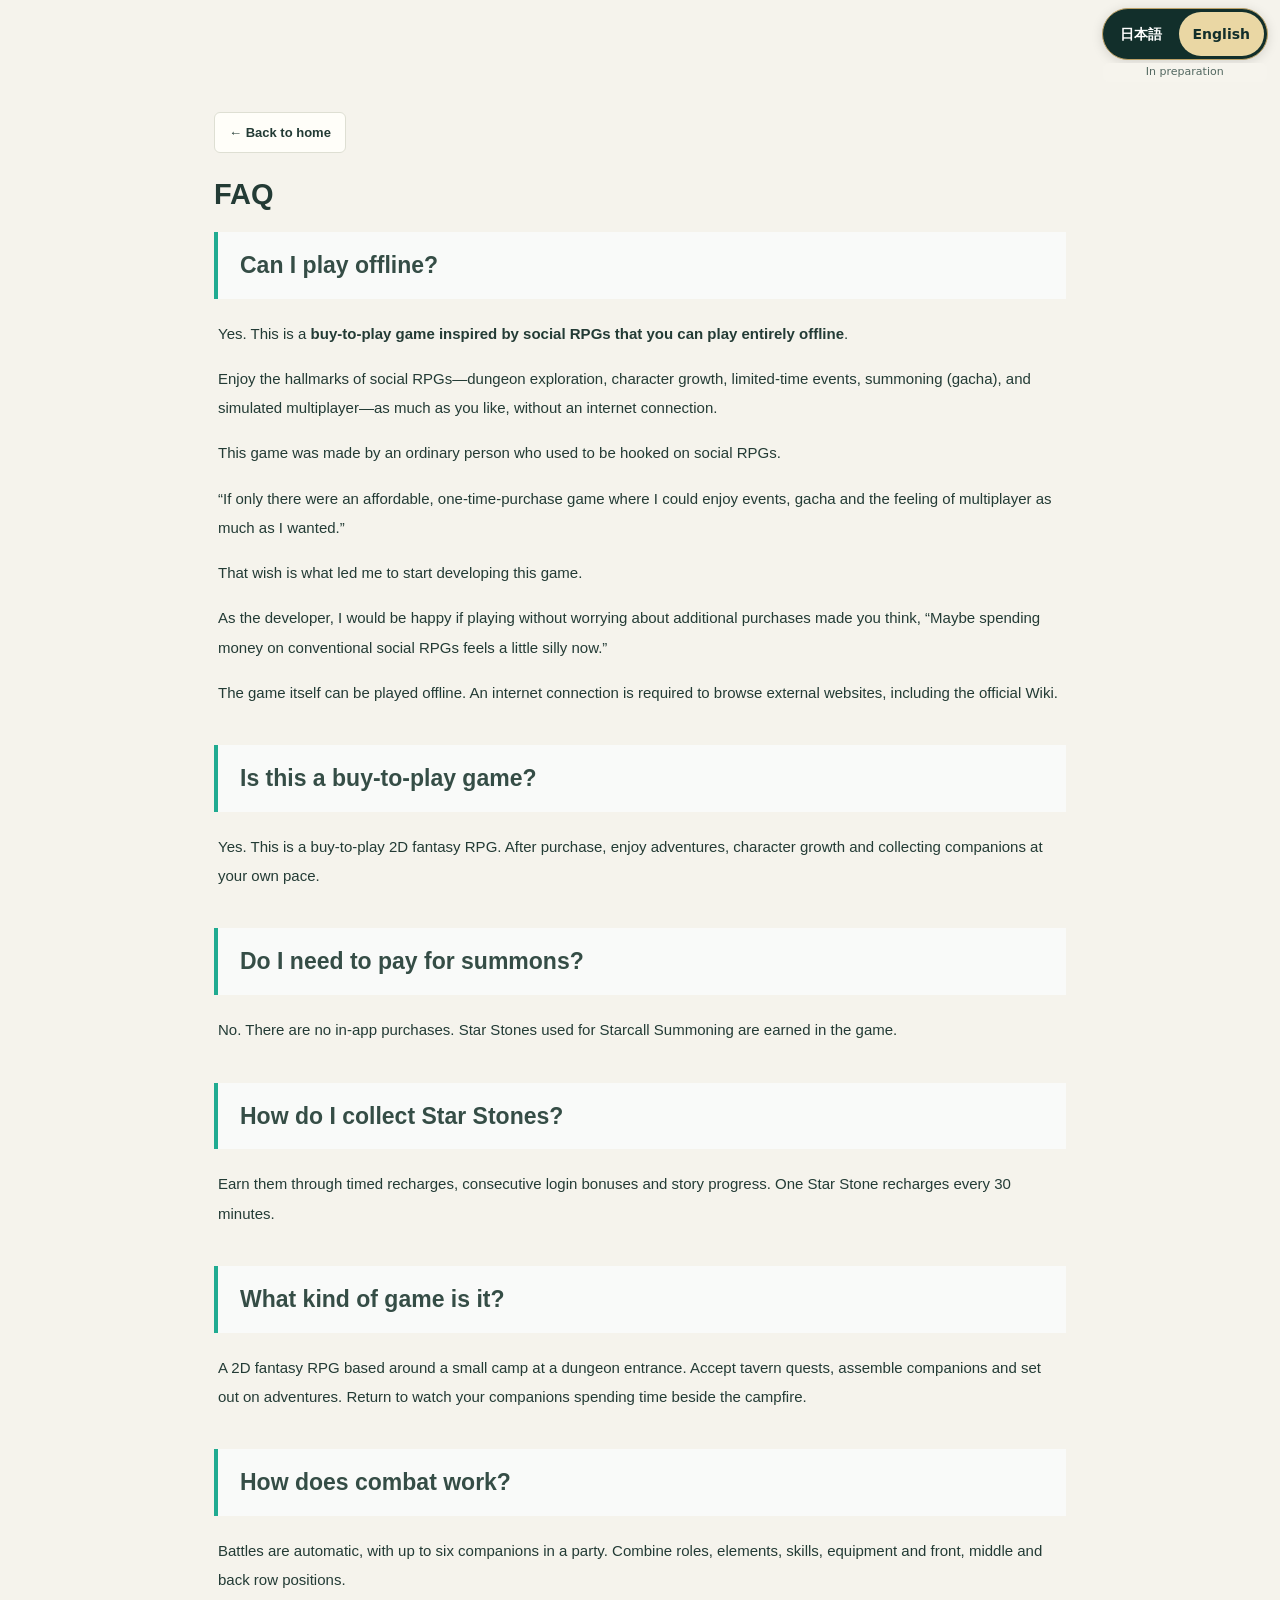
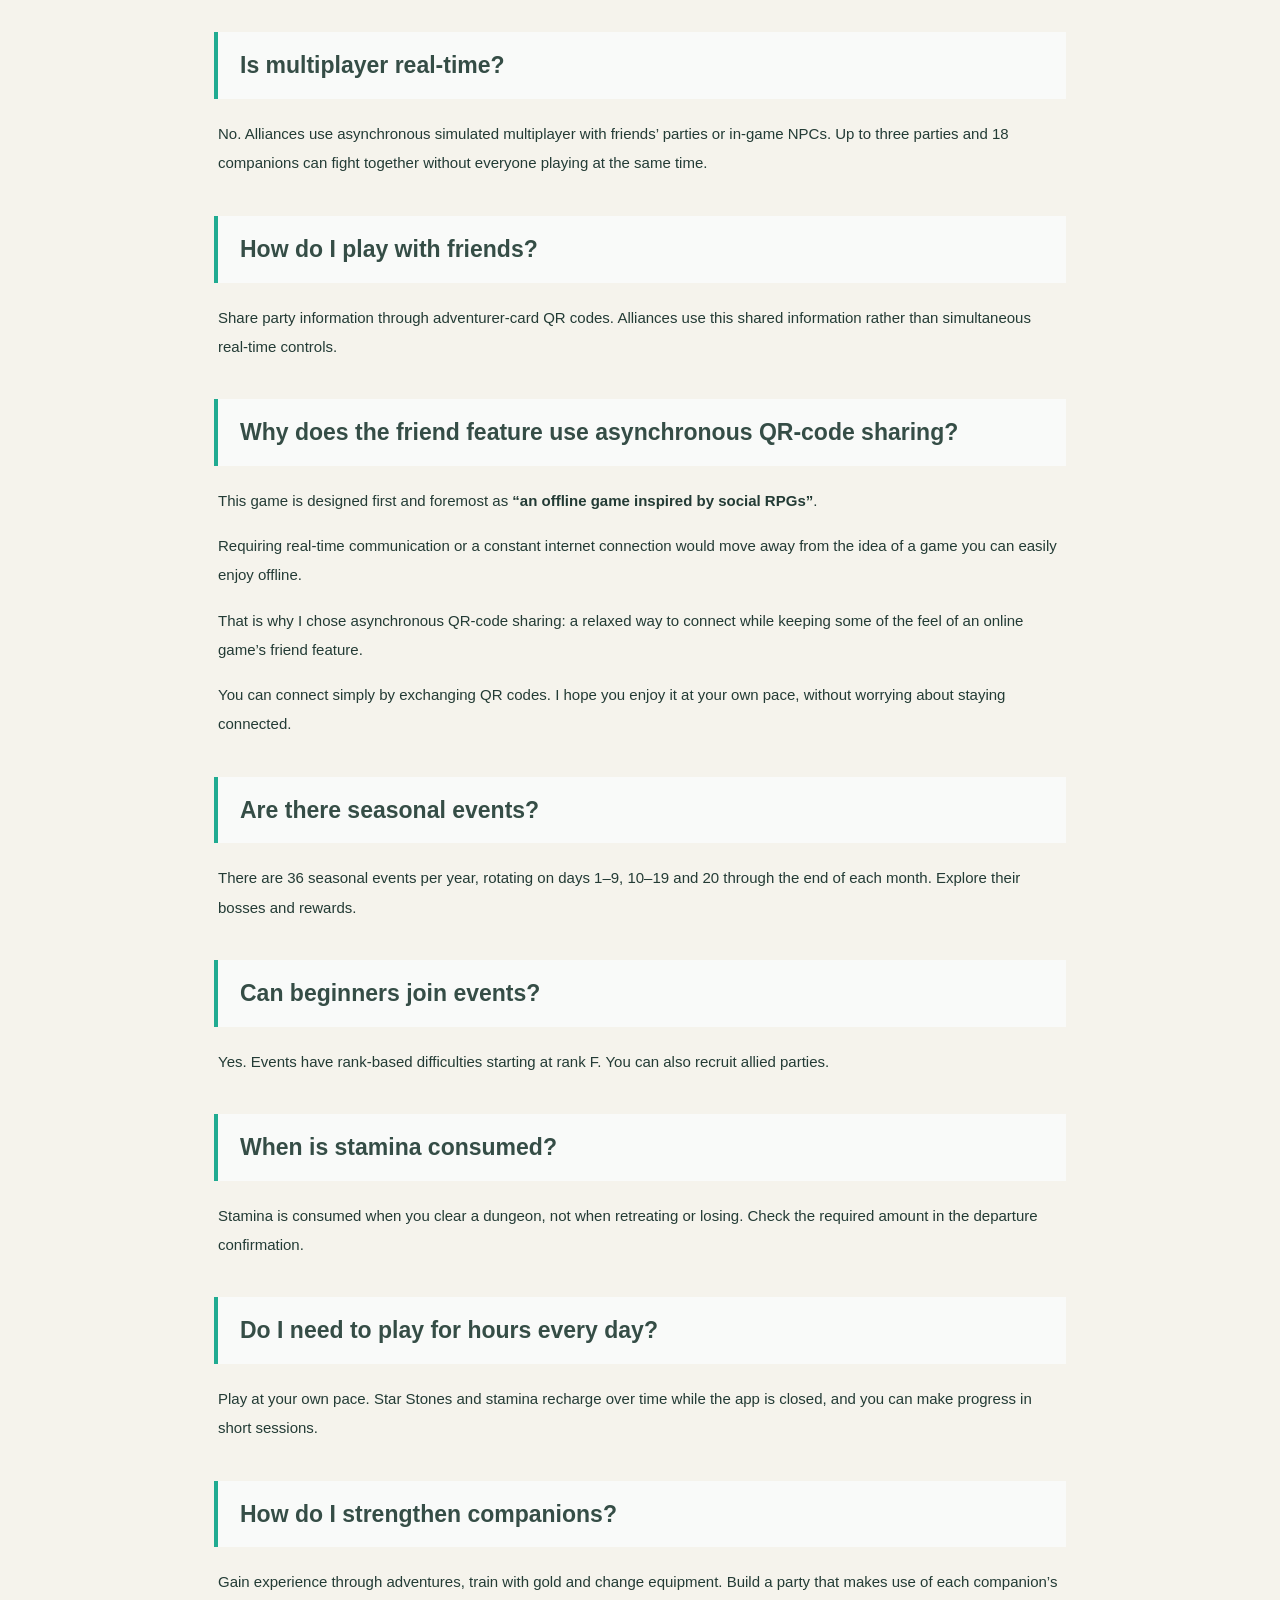
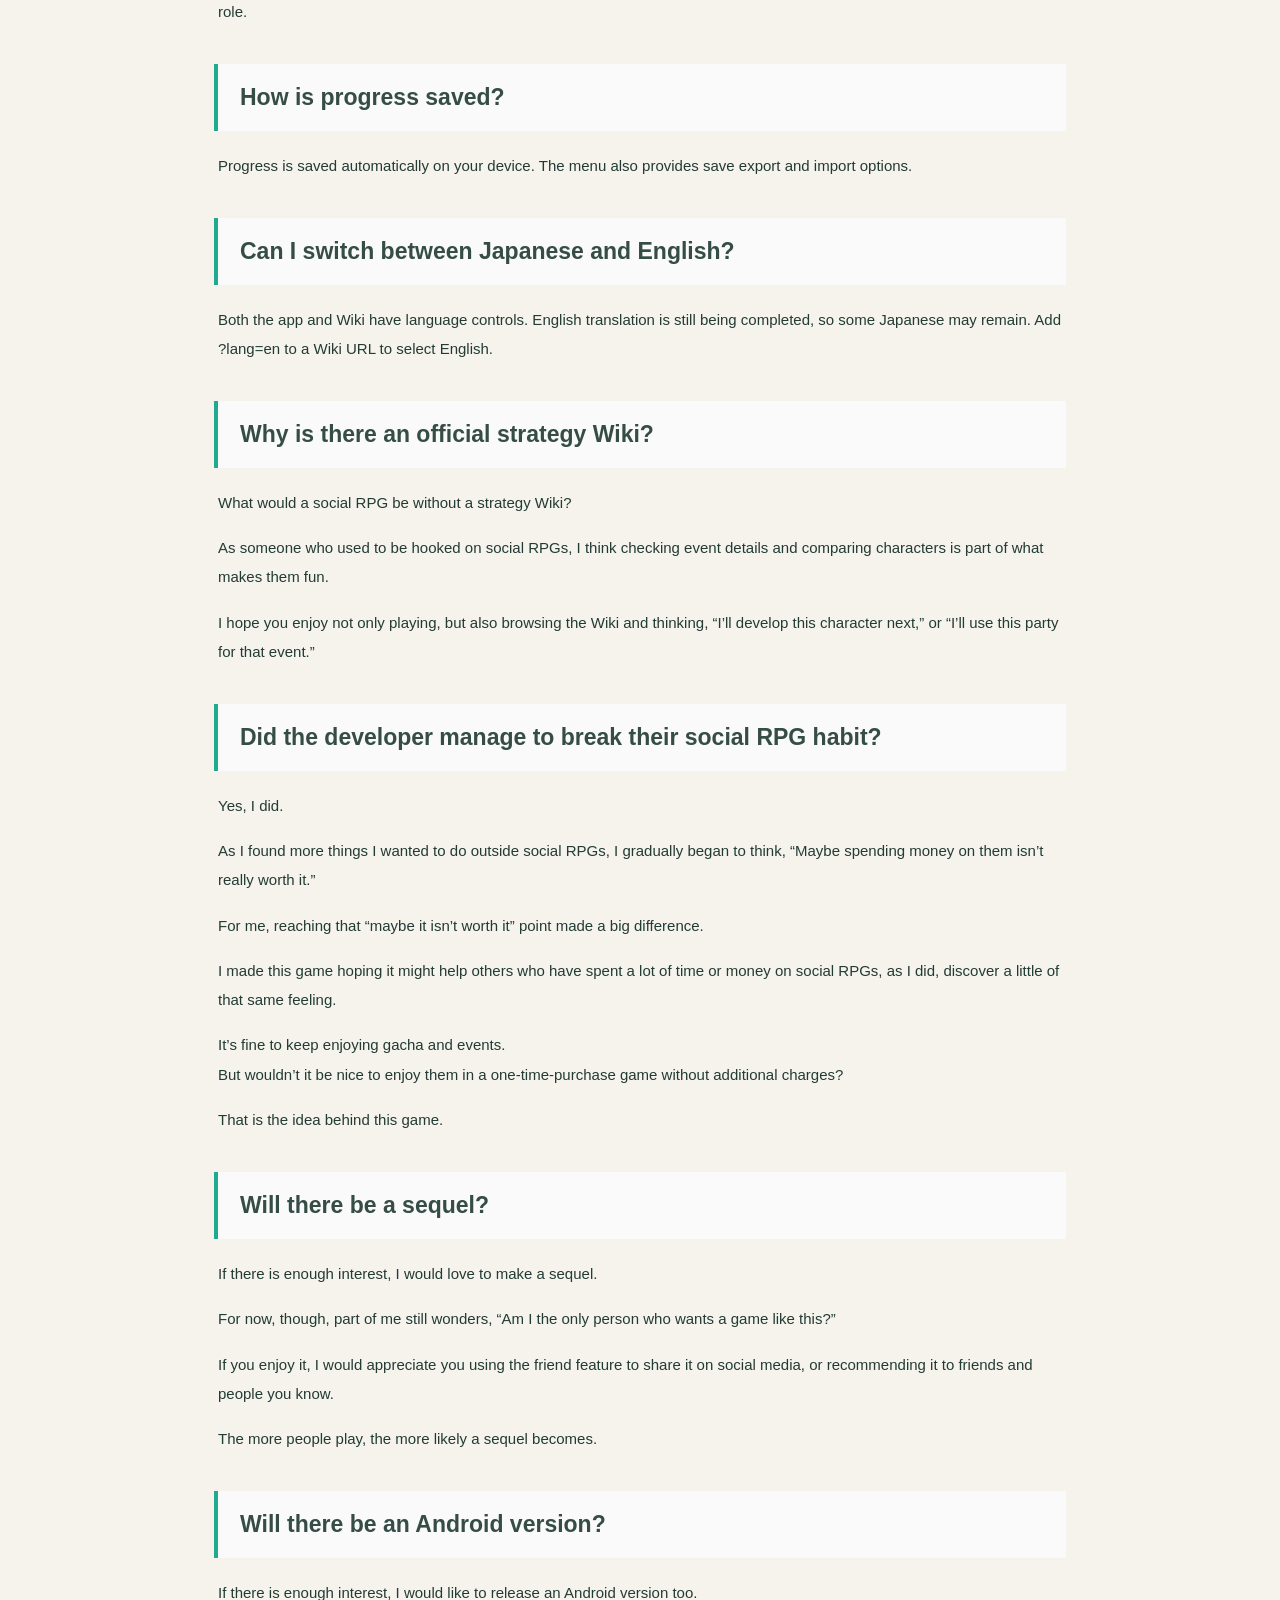
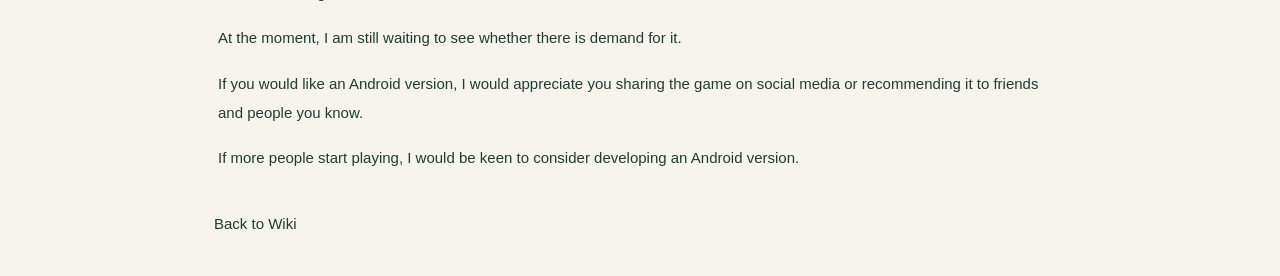
==== commit 17dadf85: "Keep language switch at page top without scroll tracking" ====
--- a/faq.html
+++ b/faq.html
@@ -1 +1 @@
-<!doctype html><html lang="ja"><head><meta charset="utf-8"><meta name="viewport" content="width=device-width, initial-scale=1"><title>買い切り・課金なし・オフラインRPGのよくある質問 | ダンジョンキャンプ</title><meta name="description" content="ダンジョンの入口でキャンプでもしようよ。の公式FAQ。買い切り、アプリ内課金なしの召喚、オフライン、共闘、季節イベント、育成、セーブについて解説。"><link rel="canonical" href="https://makiabe.github.io/dungeon-camp-wiki/faq.html"><link rel="icon" href="favicon.png"><link rel="stylesheet" href="style.css?v=c6127534924e"><script defer src="locale-en.js?v=a59aa7b4fcc3"></script><script defer src="locale.js?v=069a8520a526"></script></head><body><main id="main" style="max-width:900px;margin:auto;padding:24px"><nav class="faq-home"><a href="index.html#home">← <span>ホームへ戻る</span></a></nav><h1>よくある質問</h1><section class="faq-item"><h2>オフラインでも遊べますか？</h2><p>はい。本作は<strong>完全オフラインで遊べる、ソシャゲ風の買い切りゲーム</strong>です。</p><p>ダンジョン攻略、仲間の育成、期間限定イベント、召喚（ガチャ）、擬似マルチなど、ソーシャルゲームらしい要素を、インターネット接続なしで好きなだけ楽しめます。</p><p>このゲームを作ったのは、元ソシャゲ中毒者だった普通の一般人です。</p><p>「できるだけ安い買い切りゲームで、イベントやガチャ、マルチプレイっぽい楽しさを好きなだけ味わえたらいいのに」</p><p>そんな思いから開発を始めました。</p><p>追加課金を気にせず遊んで、「本物のソシャゲに課金するのがちょっとバカらしくなったかも」と思ってもらえたら、開発者としてはうれしいです。</p><p>ゲーム本編はオフラインで遊べますが、公式Wikiなどの外部Webページを閲覧する場合は、インターネット接続が必要です。</p></section><section class="faq-item"><h2>本アプリは買い切りですか？</h2><p>はい、買い切り型の2DファンタジーRPGです。購入後は、自分のペースで冒険・育成・仲間集めを楽しめます。</p></section><section class="faq-item"><h2>ガチャに課金は必要ないですか？</h2><p>はい、ゲーム内課金は一切ありません。「星灯りの召喚」に使う星の石は、ゲーム内で集められます。</p></section><section class="faq-item"><h2>星の石はどうやったら手に入るの？</h2><p>時間経過によるチャージ、連続ログインボーナス、ストーリー攻略などで集められます。星の石は30分で1個チャージされます。</p></section><section class="faq-item"><h2>どんなゲームですか？</h2><p>ダンジョンの入口の小さなキャンプを拠点に、酒場で依頼を受け、仲間を編成して冒険する2DファンタジーRPGです。冒険から帰ると、焚火のそばで仲間たちが過ごす姿を楽しめます。</p></section><section class="faq-item"><h2>戦闘はどのように進みますか？</h2><p>最大6人のパーティによるオートバトルです。ロール、属性、スキル、装備、前衛・中衛・後衛の配置を組み合わせて攻略します。</p></section><section class="faq-item"><h2>マルチプレイはリアルタイムですか？</h2><p>いいえ。フレンドやゲーム内NPCのパーティと共闘するノンリアルタイム擬似マルチです。最大3パーティ・18人で挑戦でき、相手と同じ時間に操作する必要はありません。</p></section><section class="faq-item"><h2>フレンドとはどうやって遊びますか？</h2><p>冒険者カードのQRコードでパーティ情報を共有します。共有された情報を使った共闘なので、リアルタイム通信で一緒に操作する方式ではありません。</p></section><section class="faq-item"><h2>なんでフレンド機能はQRコードを使った非同期型なんですか？</h2><p>このゲームは、あくまで<strong>「ソシャゲ風のオフラインゲーム」</strong>として作っています。</p><p>リアルタイム通信や常時インターネット接続を前提にすると、「オフラインで気軽に遊べる」というコンセプトから少し離れてしまいます。</p><p>そこで、オンラインゲームのフレンド機能っぽさを残しつつ、ゆるくつながれる仕組みとして、QRコードを使った非同期型のフレンド機能を採用しました。</p><p>QRコードを交換するだけでつながれるので、通信を気にせず、自分のペースで楽しんでもらえたらと思っています。</p></section><section class="faq-item"><h2>期間限定イベントはありますか？</h2><p>年間36種類の季節イベントがあります。毎月1〜9日、10〜19日、20日〜月末の3期間で切り替わります。イベントごとにボスや戦利品を楽しめます。</p></section><section class="faq-item"><h2>低ランクでもイベントに参加できますか？</h2><p>はい。イベントにはランク別の難易度があり、Fランクから参加できます。アライアンスで仲間のパーティを募集することもできます。</p></section><section class="faq-item"><h2>スタミナはいつ消費されますか？</h2><p>ダンジョンをクリアしたときに消費します。撤退や敗北では消費しません。出発前の確認画面で必要なスタミナを確認できます。</p></section><section class="faq-item"><h2>毎日長時間遊ばないといけませんか？</h2><p>自分のペースで遊べます。アプリを閉じている間も星の石やスタミナが時間経過で回復し、短い時間でも冒険や育成を進められます。</p></section><section class="faq-item"><h2>仲間はどうやって強くしますか？</h2><p>冒険で経験値を集めるほか、Gを使った訓練や装備の変更で強化できます。キャラクターごとの役割に合う編成も攻略のポイントです。</p></section><section class="faq-item"><h2>セーブはどうなっていますか？</h2><p>進行状況は端末に自動保存されます。メニューにはセーブデータの書き出し・読み込み機能もあります。</p></section><section class="faq-item"><h2>日本語と英語を切り替えられますか？</h2><p>アプリとWikiに言語切替があります。英語訳は整備中のため、一部に日本語が残る場合があります。WikiはURLの ?lang=en でも英語を指定できます。</p></section><section class="faq-item"><h2>なんで公式の攻略Wikiがあるんですか？</h2><p>ソシャゲといったら、やっぱり攻略Wikiでしょう。</p><p>元ソシャゲ中毒者としては、イベント情報をチェックしたり、キャラクターの性能を見比べたりする時間も、ソシャゲの醍醐味のひとつだと思っています。</p><p>ゲームを遊ぶ時間だけでなく、Wikiを眺めながら「次はこのキャラを育てよう」「このイベントはこの編成で行こう」と考えるところまで含めて楽しんでもらえたらうれしいです。</p></section><section class="faq-item"><h2>開発者本人はソシャゲ中毒から脱却できたんですか？</h2><p>はい、脱却しました。</p><p>ソシャゲ以外にやりたいことが増えて、気がついたら「ソシャゲに課金するの、ちょっともったいないかも」と思うようになっていました。</p><p>個人的には、この「もったいないかも」と思えるようになることが、かなり大きかった気がします。</p><p>このゲームも、自分と同じようにソシャゲへたくさん時間やお金を使っていた方が、少しでもそう感じるきっかけになればと思って開発しました。</p><p>ガチャやイベントを楽しみたい気持ちは、そのままでいい。<br>でも、それを追加課金なしの買い切りゲームでも楽しめたらいいよね。</p><p>そんな考えで作っています。</p></section><section class="faq-item"><h2>続編は出ますか？</h2><p>反響があれば、ぜひ続編も作りたいと思っています。</p><p>ただ、現時点では「これ、もしかして開発者本人にしか需要がないのでは……？」と少し思っていたりもします。</p><p>もし楽しんでもらえたら、フレンド機能を活用してSNSで紹介したり、お友達や知り合いにおすすめしてもらえるとうれしいです。</p><p>遊んでくれる方が増えれば、続編を作れる可能性も高くなります。</p></section><section class="faq-item"><h2>Android版は出ますか？</h2><p>反響があれば、Android版もリリースしたいと考えています。</p><p>ただ、こちらも現時点では「本当に需要があるのだろうか……」と様子を見ている段階です。</p><p>もしAndroid版を希望していただける場合は、SNSなどで作品を紹介してもらえたり、お友達や知り合いにおすすめしてもらえるとうれしいです。</p><p>遊んでくれる方が増えれば、Android版の開発も前向きに検討したいと思っています。</p></section><p><a href="index.html">Wikiへ戻る</a></p></main></body></html>+<!doctype html><html lang="ja"><head><meta charset="utf-8"><meta name="viewport" content="width=device-width, initial-scale=1"><title>買い切り・課金なし・オフラインRPGのよくある質問 | ダンジョンキャンプ</title><meta name="description" content="ダンジョンの入口でキャンプでもしようよ。の公式FAQ。買い切り、アプリ内課金なしの召喚、オフライン、共闘、季節イベント、育成、セーブについて解説。"><link rel="canonical" href="https://makiabe.github.io/dungeon-camp-wiki/faq.html"><link rel="icon" href="favicon.png"><link rel="stylesheet" href="style.css?v=525866e6a072"><script defer src="locale-en.js?v=d834e29eb2f1"></script><script defer src="locale.js?v=82db5f526d66"></script></head><body><main id="main" style="max-width:900px;margin:auto;padding:24px"><nav class="faq-home"><a href="index.html#home">← <span>ホームへ戻る</span></a></nav><h1>よくある質問</h1><section class="faq-item"><h2>オフラインでも遊べますか？</h2><p>はい。本作は<strong>完全オフラインで遊べる、ソシャゲ風の買い切りゲーム</strong>です。</p><p>ダンジョン攻略、仲間の育成、期間限定イベント、召喚（ガチャ）、擬似マルチなど、ソーシャルゲームらしい要素を、インターネット接続なしで好きなだけ楽しめます。</p><p>このゲームを作ったのは、元ソシャゲ中毒者だった普通の一般人です。</p><p>「できるだけ安い買い切りゲームで、イベントやガチャ、マルチプレイっぽい楽しさを好きなだけ味わえたらいいのに」</p><p>そんな思いから開発を始めました。</p><p>追加課金を気にせず遊んで、「本物のソシャゲに課金するのがちょっとバカらしくなったかも」と思ってもらえたら、開発者としてはうれしいです。</p><p>ゲーム本編はオフラインで遊べますが、公式Wikiなどの外部Webページを閲覧する場合は、インターネット接続が必要です。</p></section><section class="faq-item"><h2>本アプリは買い切りですか？</h2><p>はい、買い切り型の2DファンタジーRPGです。購入後は、自分のペースで冒険・育成・仲間集めを楽しめます。</p></section><section class="faq-item"><h2>ガチャに課金は必要ないですか？</h2><p>はい、ゲーム内課金は一切ありません。「星灯りの召喚」に使う星の石は、ゲーム内で集められます。</p></section><section class="faq-item"><h2>星の石はどうやったら手に入るの？</h2><p>時間経過によるチャージ、連続ログインボーナス、ストーリー攻略などで集められます。星の石は30分で1個チャージされます。</p></section><section class="faq-item"><h2>どんなゲームですか？</h2><p>ダンジョンの入口の小さなキャンプを拠点に、酒場で依頼を受け、仲間を編成して冒険する2DファンタジーRPGです。冒険から帰ると、焚火のそばで仲間たちが過ごす姿を楽しめます。</p></section><section class="faq-item"><h2>戦闘はどのように進みますか？</h2><p>最大6人のパーティによるオートバトルです。ロール、属性、スキル、装備、前衛・中衛・後衛の配置を組み合わせて攻略します。</p></section><section class="faq-item"><h2>マルチプレイはリアルタイムですか？</h2><p>いいえ。フレンドやゲーム内NPCのパーティと共闘するノンリアルタイム擬似マルチです。最大3パーティ・18人で挑戦でき、相手と同じ時間に操作する必要はありません。</p></section><section class="faq-item"><h2>フレンドとはどうやって遊びますか？</h2><p>冒険者カードのQRコードでパーティ情報を共有します。共有された情報を使った共闘なので、リアルタイム通信で一緒に操作する方式ではありません。</p></section><section class="faq-item"><h2>なんでフレンド機能はQRコードを使った非同期型なんですか？</h2><p>このゲームは、あくまで<strong>「ソシャゲ風のオフラインゲーム」</strong>として作っています。</p><p>リアルタイム通信や常時インターネット接続を前提にすると、「オフラインで気軽に遊べる」というコンセプトから少し離れてしまいます。</p><p>そこで、オンラインゲームのフレンド機能っぽさを残しつつ、ゆるくつながれる仕組みとして、QRコードを使った非同期型のフレンド機能を採用しました。</p><p>QRコードを交換するだけでつながれるので、通信を気にせず、自分のペースで楽しんでもらえたらと思っています。</p></section><section class="faq-item"><h2>期間限定イベントはありますか？</h2><p>年間36種類の季節イベントがあります。毎月1〜9日、10〜19日、20日〜月末の3期間で切り替わります。イベントごとにボスや戦利品を楽しめます。</p></section><section class="faq-item"><h2>低ランクでもイベントに参加できますか？</h2><p>はい。イベントにはランク別の難易度があり、Fランクから参加できます。アライアンスで仲間のパーティを募集することもできます。</p></section><section class="faq-item"><h2>スタミナはいつ消費されますか？</h2><p>ダンジョンをクリアしたときに消費します。撤退や敗北では消費しません。出発前の確認画面で必要なスタミナを確認できます。</p></section><section class="faq-item"><h2>毎日長時間遊ばないといけませんか？</h2><p>自分のペースで遊べます。アプリを閉じている間も星の石やスタミナが時間経過で回復し、短い時間でも冒険や育成を進められます。</p></section><section class="faq-item"><h2>仲間はどうやって強くしますか？</h2><p>冒険で経験値を集めるほか、Gを使った訓練や装備の変更で強化できます。キャラクターごとの役割に合う編成も攻略のポイントです。</p></section><section class="faq-item"><h2>セーブはどうなっていますか？</h2><p>進行状況は端末に自動保存されます。メニューにはセーブデータの書き出し・読み込み機能もあります。</p></section><section class="faq-item"><h2>日本語と英語を切り替えられますか？</h2><p>アプリとWikiに言語切替があります。英語訳は整備中のため、一部に日本語が残る場合があります。WikiはURLの ?lang=en でも英語を指定できます。</p></section><section class="faq-item"><h2>なんで公式の攻略Wikiがあるんですか？</h2><p>ソシャゲといったら、やっぱり攻略Wikiでしょう。</p><p>元ソシャゲ中毒者としては、イベント情報をチェックしたり、キャラクターの性能を見比べたりする時間も、ソシャゲの醍醐味のひとつだと思っています。</p><p>ゲームを遊ぶ時間だけでなく、Wikiを眺めながら「次はこのキャラを育てよう」「このイベントはこの編成で行こう」と考えるところまで含めて楽しんでもらえたらうれしいです。</p></section><section class="faq-item"><h2>開発者本人はソシャゲ中毒から脱却できたんですか？</h2><p>はい、脱却しました。</p><p>ソシャゲ以外にやりたいことが増えて、気がついたら「ソシャゲに課金するの、ちょっともったいないかも」と思うようになっていました。</p><p>個人的には、この「もったいないかも」と思えるようになることが、かなり大きかった気がします。</p><p>このゲームも、自分と同じようにソシャゲへたくさん時間やお金を使っていた方が、少しでもそう感じるきっかけになればと思って開発しました。</p><p>ガチャやイベントを楽しみたい気持ちは、そのままでいい。<br>でも、それを追加課金なしの買い切りゲームでも楽しめたらいいよね。</p><p>そんな考えで作っています。</p></section><section class="faq-item"><h2>続編は出ますか？</h2><p>反響があれば、ぜひ続編も作りたいと思っています。</p><p>ただ、現時点では「これ、もしかして開発者本人にしか需要がないのでは……？」と少し思っていたりもします。</p><p>もし楽しんでもらえたら、フレンド機能を活用してSNSで紹介したり、お友達や知り合いにおすすめしてもらえるとうれしいです。</p><p>遊んでくれる方が増えれば、続編を作れる可能性も高くなります。</p></section><section class="faq-item"><h2>Android版は出ますか？</h2><p>反響があれば、Android版もリリースしたいと考えています。</p><p>ただ、こちらも現時点では「本当に需要があるのだろうか……」と様子を見ている段階です。</p><p>もしAndroid版を希望していただける場合は、SNSなどで作品を紹介してもらえたり、お友達や知り合いにおすすめしてもらえるとうれしいです。</p><p>遊んでくれる方が増えれば、Android版の開発も前向きに検討したいと思っています。</p></section><p><a href="index.html">Wikiへ戻る</a></p></main></body></html>
--- a/style.css
+++ b/style.css
@@ -2,7 +2,7 @@
 @media(max-width:850px){.top{padding:16px 20px;gap:15px;flex-wrap:wrap}.brand{font-size:19px}.edition{display:none}#searchform{max-width:none}.shell{grid-template-columns:minmax(0,1fr);padding:15px 18px 40px;gap:20px}aside{padding:0;border:0;min-width:0}nav{display:flex;overflow:auto;padding-bottom:8px}nav a{white-space:nowrap;background:#e9ede2}.navlabel,.aside-note{display:none}.hero{min-height:310px}.hero-copy{padding:25px}.hero h1{font-size:28px}.grid{grid-template-columns:repeat(auto-fill,minmax(155px,1fr))}.portrait{transform:scale(.85);margin-top:-10px;margin-bottom:-10px}.portrait-wrap{overflow:hidden}.today{grid-template-columns:1fr}.today>div{border:0;padding:8px 18px}.split{grid-template-columns:1fr}.detail-hero{grid-template-columns:1fr}.detail-hero .portrait-wrap{min-height:220px}.detail-hero .body{padding:20px}h1{font-size:25px}.hero:after{background:linear-gradient(90deg,#081d20e8,#081d2077)}.filterbar select{flex:1}.top #searchform{flex-basis:100%}.stat-grid{gap:6px}.stat b{font-size:17px}}@media(prefers-reduced-motion:reduce){*{transition:none!important}}
 
 /* Keep language selection reachable on every page, including narrow screens. */
-.language-switch{position:fixed;top:max(.5rem,env(safe-area-inset-top));right:max(.75rem,env(safe-area-inset-right));z-index:1000;display:flex;background:#122f2b;border:1px solid #bca167;border-radius:999px;padding:3px;box-shadow:0 2px 12px #0002}
+.language-switch{position:absolute;top:max(.5rem,env(safe-area-inset-top));right:max(.75rem,env(safe-area-inset-right));z-index:1000;display:flex;background:#122f2b;border:1px solid #bca167;border-radius:999px;padding:3px;box-shadow:0 2px 12px #0002}
 .language-switch a{display:flex;align-items:center;justify-content:center;min-height:44px;padding:0 14px;color:#fff;text-decoration:none;font:600 .875rem/1.2 system-ui;border-radius:999px}
 .language-switch a[aria-current=true]{background:#ead7a4;color:#122f2b}.language-switch a:focus-visible{outline:3px solid #f1bc45;outline-offset:2px}
 body{padding-top:66px}html{scroll-padding-top:76px}html[lang=en] .brand{line-height:1.3}html[lang=en] h1{overflow-wrap:anywhere}
